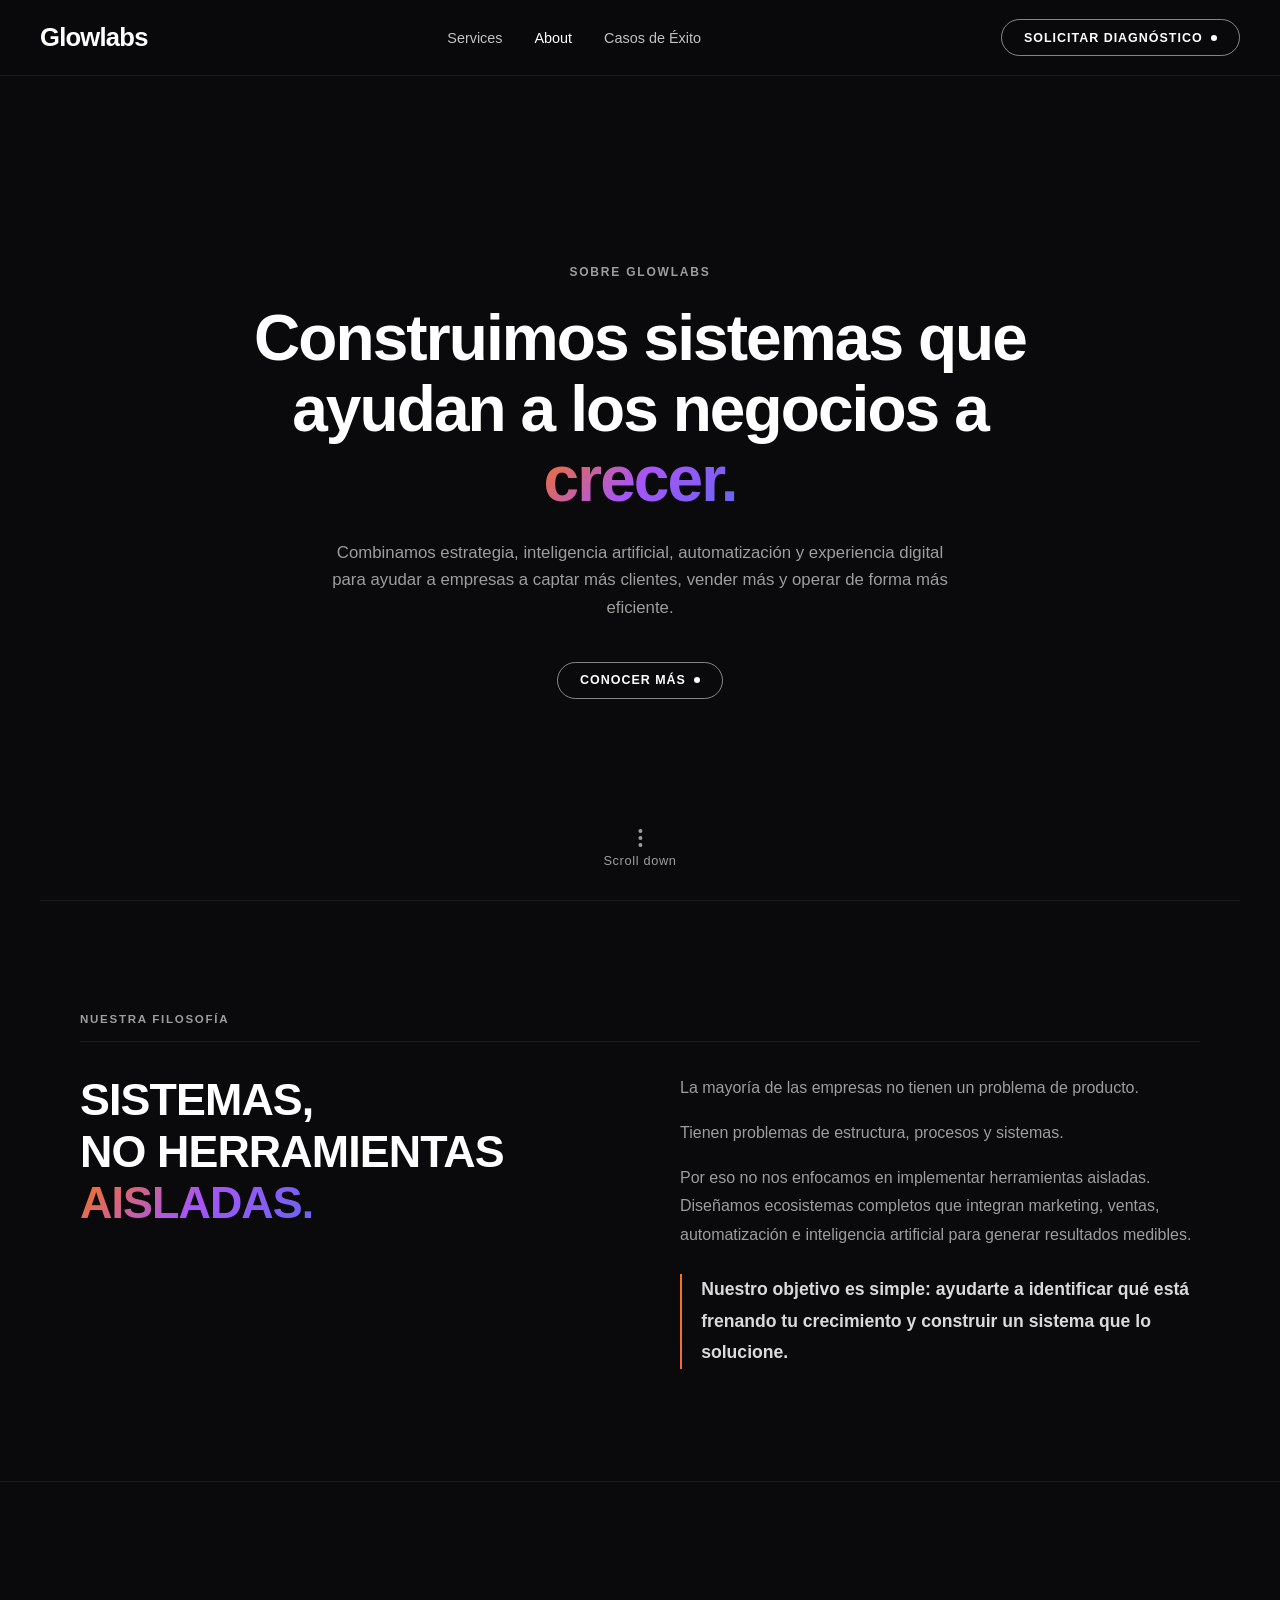
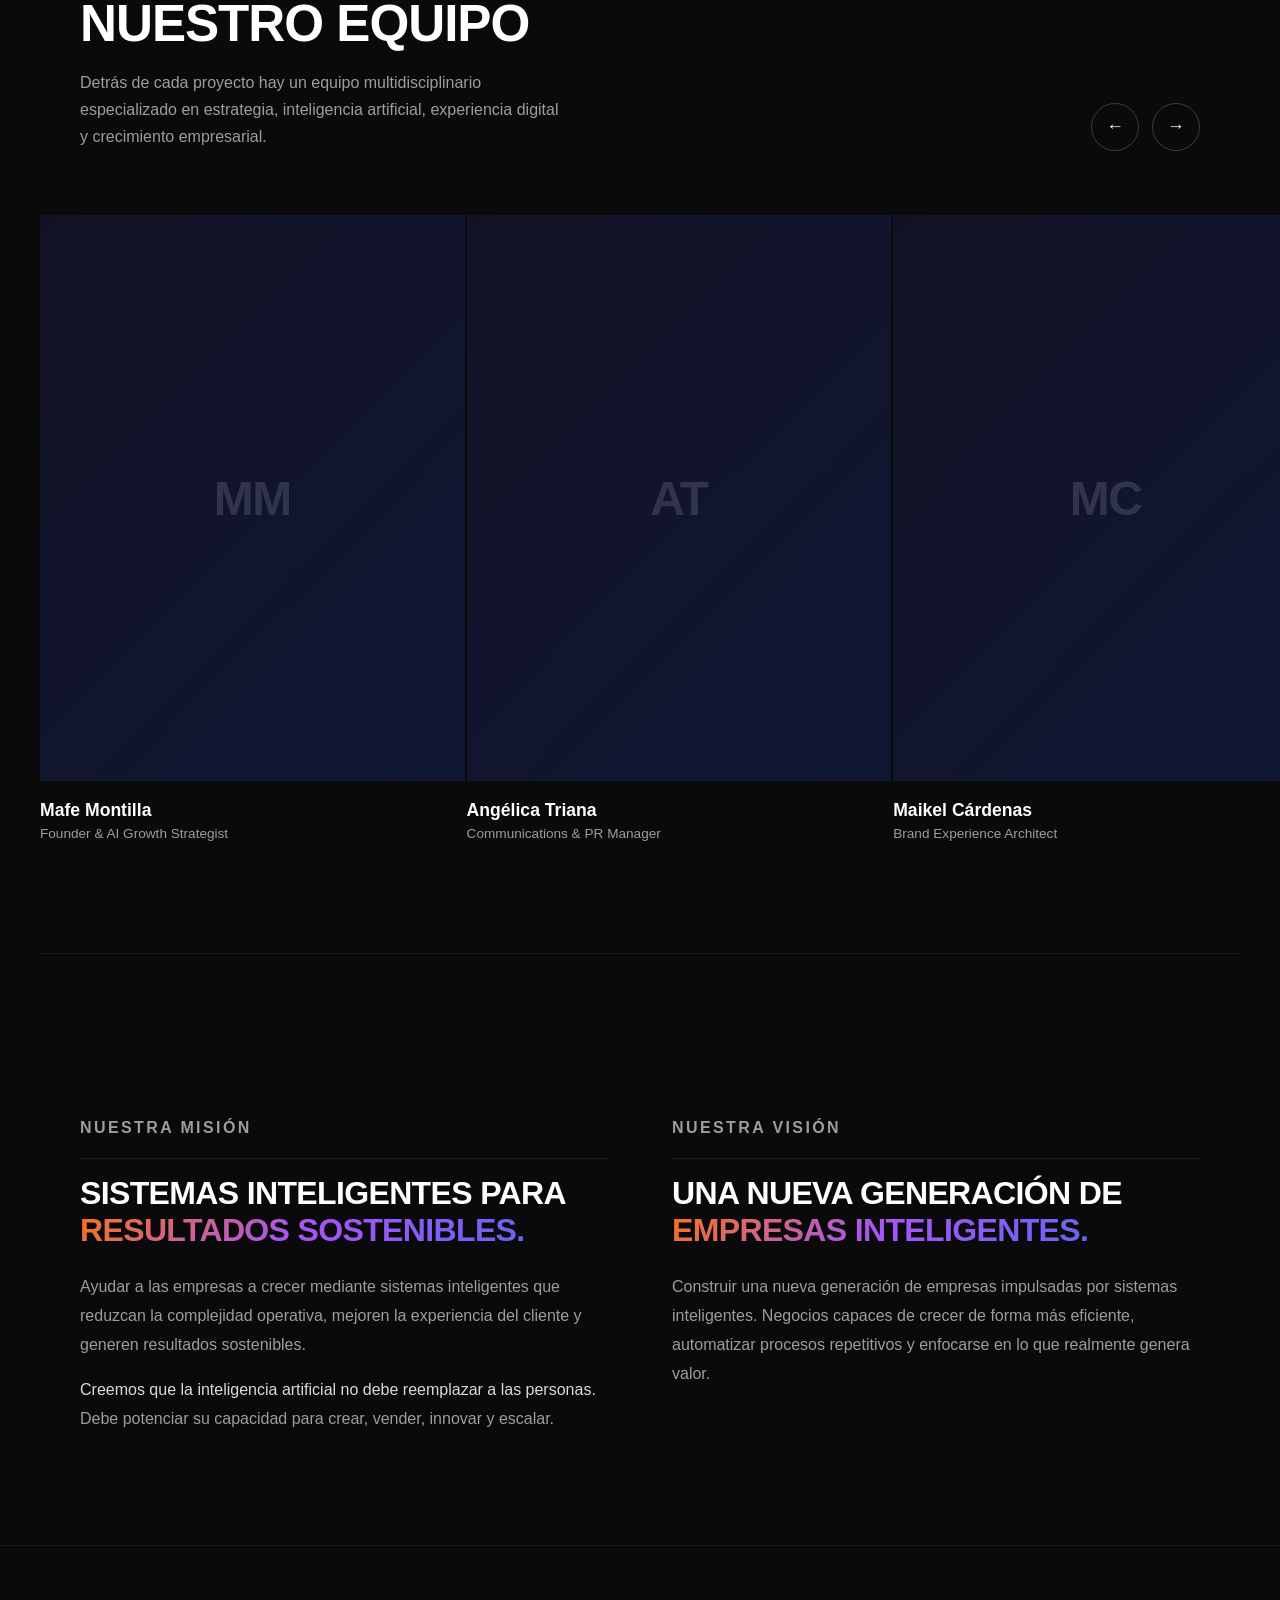
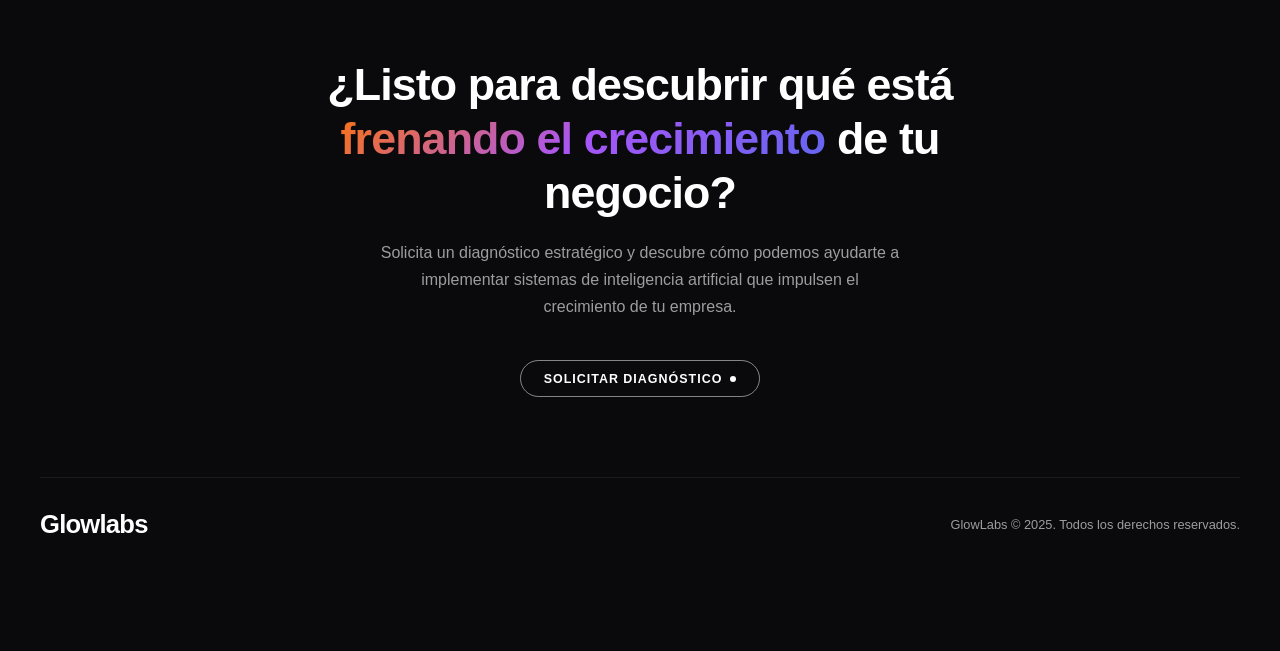
==== about/index.html @ bc5c4683 "add about page, center services footer, update nav" ====
<!DOCTYPE html>
<html lang="es">
<head>
<meta charset="utf-8"/>
<title>GlowLabs - Sobre Nosotros</title>
<meta name="description" content="Combinamos estrategia, IA y automatización para ayudar a empresas a captar más clientes, vender más y operar mejor."/>
<meta content="width=device-width, initial-scale=1" name="viewport"/>
<link href="https://cdn.prod.website-files.com/64bfa5eec3353671101c9bd1/css/adsorb.webflow.shared.58204898c.css" rel="stylesheet" type="text/css"/>
<link href="https://fonts.googleapis.com" rel="preconnect"/>
<link href="https://fonts.gstatic.com" rel="preconnect" crossorigin="anonymous"/>
<script src="https://ajax.googleapis.com/ajax/libs/webfont/1.6.26/webfont.js" type="text/javascript"></script>
<script type="text/javascript">WebFont.load({google:{families:["Sora:100,200,300,regular,500,600,700,800:latin,latin-ext"]}});</script>
<script type="text/javascript">!function(o,c){var n=c.documentElement,t=" w-mod-";n.className+=t+"js",("ontouchstart"in o||o.DocumentTouch&&c instanceof DocumentTouch)&&(n.className+=t+"touch")}(window,document);</script>
<link href="https://cdn.prod.website-files.com/64bfa5eec3353671101c9bd1/64cf5d1c0aef8ef8c7af9673_fav.png" rel="shortcut icon" type="image/x-icon"/>

<style>
*, *::before, *::after { box-sizing: border-box; margin: 0; padding: 0; }

:root {
  --bg: #0a0a0c;
  --text: #ffffff;
  --text-muted: rgba(255,255,255,0.6);
  --purple: #7c3aed;
  --blue: #1a56db;
  --green: #059669;
}

html, body {
  background: var(--bg);
  color: var(--text);
  font-family: 'Sora', sans-serif;
  -webkit-font-smoothing: antialiased;
  scroll-behavior: smooth;
}

#shader-background { display: none !important; }

/* ===== NAV ===== */
.gl-nav {
  position: fixed;
  top: 0; left: 0; right: 0;
  z-index: 1000;
  display: flex;
  align-items: center;
  justify-content: space-between;
  padding: 1.2rem 2.5rem;
  background: rgba(10,10,12,0.85);
  backdrop-filter: blur(12px);
  border-bottom: 1px solid rgba(255,255,255,0.06);
}
.gl-logo {
  font-size: 1.6rem;
  font-weight: 800;
  color: #fff;
  letter-spacing: -0.03em;
  text-decoration: none;
}
.gl-nav-links {
  display: flex;
  align-items: center;
  gap: 2rem;
}
.gl-nav-links a {
  color: rgba(255,255,255,0.75);
  text-decoration: none;
  font-size: 0.9rem;
  font-weight: 500;
  transition: color 0.2s;
}
.gl-nav-links a:hover, .gl-nav-links a.active { color: #fff; }
.gl-btn {
  display: inline-flex;
  align-items: center;
  gap: 0.5rem;
  padding: 0.65rem 1.4rem;
  border: 1.5px solid rgba(255,255,255,0.5);
  border-radius: 9999px;
  color: #fff;
  font-size: 0.78rem;
  font-weight: 600;
  letter-spacing: 0.08em;
  text-transform: uppercase;
  text-decoration: none;
  transition: background 0.2s, border-color 0.2s;
  white-space: nowrap;
}
.gl-btn:hover { background: rgba(255,255,255,0.08); border-color: #fff; }
.gl-btn .dot {
  width: 6px; height: 6px;
  border-radius: 50%;
  background: currentColor;
  flex-shrink: 0;
}

/* ===== HERO ===== */
.gl-hero {
  position: relative;
  min-height: 100vh;
  display: flex;
  flex-direction: column;
  align-items: center;
  justify-content: center;
  text-align: center;
  padding: 8rem 2.5rem 4rem;
  overflow: hidden;
}
.gl-hero-content {
  position: relative;
  z-index: 2;
  max-width: 800px;
}
.gl-eyebrow {
  font-size: 0.75rem;
  font-weight: 600;
  letter-spacing: 0.15em;
  text-transform: uppercase;
  color: var(--text-muted);
  margin-bottom: 1.5rem;
}
.gl-hero h1 {
  font-size: clamp(2.4rem, 5vw, 4rem);
  font-weight: 700;
  line-height: 1.1;
  letter-spacing: -0.03em;
  margin-bottom: 1.5rem;
}
.gl-gradient {
  background: linear-gradient(135deg, #f97316 0%, #a855f7 50%, #6366f1 100%);
  -webkit-background-clip: text;
  -webkit-text-fill-color: transparent;
  background-clip: text;
}
.gl-hero-sub {
  font-size: 1.05rem;
  color: var(--text-muted);
  line-height: 1.65;
  max-width: 620px;
  margin: 0 auto 2.5rem;
}
.gl-hero-dots {
  position: absolute;
  bottom: 0; left: 0; right: 0;
  height: 40%;
  pointer-events: none;
  z-index: 1;
}
.gl-hero-lottie { width: 100%; height: 100%; }
.scroll-down-hint {
  position: absolute;
  bottom: 2rem;
  left: 50%;
  transform: translateX(-50%);
  display: flex;
  flex-direction: column;
  align-items: center;
  gap: 0.4rem;
  color: var(--text-muted);
  font-size: 0.8rem;
  letter-spacing: 0.05em;
  z-index: 2;
}
.scroll-dots { display: flex; flex-direction: column; gap: 3px; align-items: center; }
.scroll-dots span {
  display: block;
  width: 4px; height: 4px;
  border-radius: 50%;
  background: var(--text-muted);
  animation: scrollPulse 1.5s ease-in-out infinite;
}
.scroll-dots span:nth-child(2) { animation-delay: 0.2s; }
.scroll-dots span:nth-child(3) { animation-delay: 0.4s; }
@keyframes scrollPulse {
  0%,100%{opacity:.3} 50%{opacity:1}
}

/* ===== SECTION BASE ===== */
.gl-section {
  padding: 7rem 2.5rem;
  max-width: 1200px;
  margin: 0 auto;
  opacity: 0;
  transform: translateY(30px);
  transition: opacity 0.7s ease, transform 0.7s ease;
}
.gl-section.visible {
  opacity: 1;
  transform: translateY(0);
}
.gl-section-label {
  font-size: 0.72rem;
  font-weight: 600;
  letter-spacing: 0.15em;
  text-transform: uppercase;
  color: var(--text-muted);
  margin-bottom: 2rem;
  border-bottom: 1px solid rgba(255,255,255,0.08);
  padding-bottom: 1rem;
}

/* ===== FILOSOFÍA ===== */
.gl-filosofia {
  border-top: 1px solid rgba(255,255,255,0.07);
}
.gl-filosofia-grid {
  display: grid;
  grid-template-columns: 1fr 1fr;
  gap: 5rem;
  align-items: start;
}
.gl-filosofia-left h2 {
  font-size: clamp(2rem, 3.5vw, 3rem);
  font-weight: 700;
  line-height: 1.15;
  letter-spacing: -0.02em;
  margin-bottom: 2rem;
  text-transform: uppercase;
}
.gl-filosofia-right p {
  font-size: 1rem;
  color: var(--text-muted);
  line-height: 1.8;
  margin-bottom: 1rem;
}
.gl-filosofia-right p:last-child { margin-bottom: 0; }
.gl-filosofia-highlight {
  font-size: 1.1rem !important;
  color: rgba(255,255,255,0.85) !important;
  font-weight: 600 !important;
  border-left: 2px solid;
  border-image: linear-gradient(135deg, #f97316, #a855f7) 1;
  padding-left: 1.2rem;
  margin-top: 1.5rem !important;
}

/* ===== TEAM ===== */
.gl-team-section {
  padding: 7rem 0;
  border-top: 1px solid rgba(255,255,255,0.07);
  overflow: hidden;
}
.gl-team-header {
  max-width: 1200px;
  margin: 0 auto;
  padding: 0 2.5rem;
  display: flex;
  align-items: flex-end;
  justify-content: space-between;
  margin-bottom: 4rem;
  opacity: 0;
  transform: translateY(30px);
  transition: opacity 0.7s ease, transform 0.7s ease;
}
.gl-team-header.visible { opacity: 1; transform: translateY(0); }
.gl-team-header-left h2 {
  font-size: clamp(2rem, 4vw, 3.5rem);
  font-weight: 700;
  text-transform: uppercase;
  letter-spacing: -0.02em;
  margin-bottom: 1rem;
}
.gl-team-header-left p {
  font-size: 1rem;
  color: var(--text-muted);
  line-height: 1.7;
  max-width: 480px;
}
.gl-team-nav {
  display: flex;
  gap: 0.8rem;
  flex-shrink: 0;
}
.gl-team-nav button {
  width: 48px; height: 48px;
  border-radius: 50%;
  border: 1.5px solid rgba(255,255,255,0.2);
  background: transparent;
  color: #fff;
  cursor: pointer;
  display: flex;
  align-items: center;
  justify-content: center;
  transition: border-color 0.2s, background 0.2s;
  font-size: 1.1rem;
}
.gl-team-nav button:hover { border-color: #fff; background: rgba(255,255,255,0.08); }

/* Slider */
.gl-team-slider-wrap {
  position: relative;
  width: 100%;
}
.gl-team-slider {
  display: flex;
  gap: 2px;
  transition: transform 0.5s cubic-bezier(0.4,0,0.2,1);
  will-change: transform;
  padding-left: 2.5rem;
}
.gl-team-card {
  flex-shrink: 0;
  width: calc(33.33vw - 2px);
  min-width: 280px;
  max-width: 480px;
}
.gl-team-card-photo {
  width: 100%;
  aspect-ratio: 3/4;
  overflow: hidden;
  position: relative;
  background: #111;
}
/* Blue tint overlay matching adsorb.io style */
.gl-team-card-photo::after {
  content: '';
  position: absolute;
  inset: 0;
  background: rgba(30, 30, 120, 0.35);
  mix-blend-mode: multiply;
  pointer-events: none;
}
.gl-team-card-photo img {
  width: 100%;
  height: 100%;
  object-fit: cover;
  object-position: top center;
  filter: grayscale(20%) contrast(1.05);
  transition: transform 0.5s ease;
}
.gl-team-card:hover .gl-team-card-photo img {
  transform: scale(1.03);
}
/* Placeholder when no photo */
.gl-team-card-photo .gl-photo-placeholder {
  width: 100%;
  height: 100%;
  display: flex;
  align-items: center;
  justify-content: center;
  font-size: 3rem;
  font-weight: 800;
  color: rgba(255,255,255,0.2);
  background: linear-gradient(135deg, #1a1a2e, #16213e);
  letter-spacing: -0.03em;
}
.gl-team-card-info {
  padding: 1.2rem 0 0;
}
.gl-team-card-name {
  font-size: 1.1rem;
  font-weight: 600;
  color: #fff;
  margin-bottom: 0.3rem;
}
.gl-team-card-role {
  font-size: 0.85rem;
  color: var(--text-muted);
}

/* ===== MISIÓN + VISIÓN ===== */
.gl-mv-grid {
  display: grid;
  grid-template-columns: 1fr 1fr;
  gap: 4rem;
  border-top: 1px solid rgba(255,255,255,0.07);
}
.gl-mv-block {
  padding-top: 3rem;
}
.gl-mv-block h3 {
  font-size: clamp(1.6rem, 2.5vw, 2.2rem);
  font-weight: 700;
  text-transform: uppercase;
  letter-spacing: -0.02em;
  margin-bottom: 1.5rem;
}
.gl-mv-block p {
  font-size: 1rem;
  color: var(--text-muted);
  line-height: 1.8;
  margin-bottom: 1rem;
}
.gl-mv-block p:last-child { margin-bottom: 0; }
.gl-mv-block p strong {
  color: rgba(255,255,255,0.85);
  font-weight: 500;
}

/* ===== FOOTER CTA ===== */
.gl-footer-cta {
  border-top: 1px solid rgba(255,255,255,0.07);
  padding: 7rem 2.5rem;
  text-align: center;
}
.gl-footer-cta h2 {
  font-size: clamp(1.8rem, 3.5vw, 3rem);
  font-weight: 700;
  letter-spacing: -0.02em;
  line-height: 1.2;
  max-width: 700px;
  margin: 0 auto 1.2rem;
}
.gl-footer-cta p {
  font-size: 1rem;
  color: var(--text-muted);
  max-width: 520px;
  margin: 0 auto 2.5rem;
  line-height: 1.7;
}
.gl-footer-bottom {
  display: flex;
  align-items: center;
  justify-content: space-between;
  max-width: 1200px;
  margin: 5rem auto 0;
  padding-top: 2rem;
  border-top: 1px solid rgba(255,255,255,0.07);
}
.gl-footer-logo {
  font-size: 1.6rem;
  font-weight: 800;
  color: #fff;
  text-decoration: none;
  letter-spacing: -0.03em;
}
.gl-copyright {
  font-size: 0.8rem;
  color: var(--text-muted);
}

/* Responsive */
@media (max-width: 768px) {
  .gl-filosofia-grid { grid-template-columns: 1fr; gap: 2.5rem; }
  .gl-mv-grid { grid-template-columns: 1fr; gap: 0; }
  .gl-team-header { flex-direction: column; align-items: flex-start; gap: 1.5rem; }
  .gl-team-card { width: 80vw; }
}
</style>
</head>
<body>

<!-- NAV -->
<nav class="gl-nav">
  <a href="/" class="gl-logo">Glowlabs</a>
  <div class="gl-nav-links">
    <a href="/services">Services</a>
    <a href="/about" class="active">About</a>
    <a href="/casos">Casos de Éxito</a>
  </div>
  <a href="https://calendly.com/mariamontillamuelle/30min" class="gl-btn" target="_blank">
    SOLICITAR DIAGNÓSTICO <span class="dot"></span>
  </a>
</nav>

<!-- HERO -->
<section class="gl-hero">
  <div class="gl-hero-content">
    <p class="gl-eyebrow">Sobre GlowLabs</p>
    <h1>Construimos sistemas que ayudan a los negocios a <span class="gl-gradient">crecer.</span></h1>
    <p class="gl-hero-sub">Combinamos estrategia, inteligencia artificial, automatización y experiencia digital para ayudar a empresas a captar más clientes, vender más y operar de forma más eficiente.</p>
    <a href="#filosofia" class="gl-btn">CONOCER MÁS <span class="dot"></span></a>
  </div>
  <div class="gl-hero-dots">
    <div class="gl-hero-lottie"
      data-animation-type="lottie"
      data-src="https://cdn.prod.website-files.com/64bfa5eec3353671101c9bd1/64f885c762524263f8706468_adsorb_graphic_element_safari.json"
      data-loop="1" data-autoplay="1" data-renderer="svg">
    </div>
  </div>
  <div class="scroll-down-hint">
    <div class="scroll-dots"><span></span><span></span><span></span></div>
    Scroll down
  </div>
</section>

<!-- FILOSOFÍA -->
<section id="filosofia" class="gl-section gl-filosofia">
  <p class="gl-section-label">Nuestra Filosofía</p>
  <div class="gl-filosofia-grid">
    <div class="gl-filosofia-left">
      <h2>Sistemas,<br>no herramientas<br><span class="gl-gradient">aisladas.</span></h2>
    </div>
    <div class="gl-filosofia-right">
      <p>La mayoría de las empresas no tienen un problema de producto.</p>
      <p>Tienen problemas de estructura, procesos y sistemas.</p>
      <p>Por eso no nos enfocamos en implementar herramientas aisladas. Diseñamos ecosistemas completos que integran marketing, ventas, automatización e inteligencia artificial para generar resultados medibles.</p>
      <p class="gl-filosofia-highlight">Nuestro objetivo es simple: ayudarte a identificar qué está frenando tu crecimiento y construir un sistema que lo solucione.</p>
    </div>
  </div>
</section>

<!-- EQUIPO -->
<section class="gl-team-section">
  <div class="gl-team-header" data-reveal>
    <div class="gl-team-header-left">
      <h2>Nuestro Equipo</h2>
      <p>Detrás de cada proyecto hay un equipo multidisciplinario especializado en estrategia, inteligencia artificial, experiencia digital y crecimiento empresarial.</p>
    </div>
    <div class="gl-team-nav">
      <button id="prev-btn" aria-label="Anterior">&#8592;</button>
      <button id="next-btn" aria-label="Siguiente">&#8594;</button>
    </div>
  </div>

  <div class="gl-team-slider-wrap">
    <div class="gl-team-slider" id="teamSlider">

      <!-- Mafe Montilla -->
      <div class="gl-team-card">
        <div class="gl-team-card-photo">
          <img src="/about/img/mafe.jpg" alt="Mafe Montilla"
            onerror="this.style.display='none';this.nextElementSibling.style.display='flex'">
          <div class="gl-photo-placeholder" style="display:none">MM</div>
        </div>
        <div class="gl-team-card-info">
          <p class="gl-team-card-name">Mafe Montilla</p>
          <p class="gl-team-card-role">Founder & AI Growth Strategist</p>
        </div>
      </div>

      <!-- Angélica Triana -->
      <div class="gl-team-card">
        <div class="gl-team-card-photo">
          <img src="/about/img/angelica.jpg" alt="Angélica Triana"
            onerror="this.style.display='none';this.nextElementSibling.style.display='flex'">
          <div class="gl-photo-placeholder" style="display:none">AT</div>
        </div>
        <div class="gl-team-card-info">
          <p class="gl-team-card-name">Angélica Triana</p>
          <p class="gl-team-card-role">Communications & PR Manager</p>
        </div>
      </div>

      <!-- Maikel Cárdenas -->
      <div class="gl-team-card">
        <div class="gl-team-card-photo">
          <img src="/about/img/maikel.jpg" alt="Maikel Cárdenas"
            onerror="this.style.display='none';this.nextElementSibling.style.display='flex'">
          <div class="gl-photo-placeholder" style="display:none">MC</div>
        </div>
        <div class="gl-team-card-info">
          <p class="gl-team-card-name">Maikel Cárdenas</p>
          <p class="gl-team-card-role">Brand Experience Architect</p>
        </div>
      </div>

      <!-- Yenifer Camargo -->
      <div class="gl-team-card">
        <div class="gl-team-card-photo">
          <img src="/about/img/yenifer.jpg" alt="Yenifer Camargo"
            onerror="this.style.display='none';this.nextElementSibling.style.display='flex'">
          <div class="gl-photo-placeholder" style="display:none">YC</div>
        </div>
        <div class="gl-team-card-info">
          <p class="gl-team-card-name">Yenifer Camargo</p>
          <p class="gl-team-card-role">Sales Manager</p>
        </div>
      </div>

      <!-- Daniel Gutiérrez -->
      <div class="gl-team-card">
        <div class="gl-team-card-photo">
          <img src="/about/img/daniel.jpg" alt="Daniel Gutiérrez"
            onerror="this.style.display='none';this.nextElementSibling.style.display='flex'">
          <div class="gl-photo-placeholder" style="display:none">DG</div>
        </div>
        <div class="gl-team-card-info">
          <p class="gl-team-card-name">Daniel Gutiérrez</p>
          <p class="gl-team-card-role">Design Manager</p>
        </div>
      </div>

    </div>
  </div>
</section>

<!-- MISIÓN + VISIÓN -->
<div class="gl-section gl-mv-grid">
  <div class="gl-mv-block">
    <p class="gl-section-label">Nuestra Misión</p>
    <h3>Sistemas inteligentes para<br><span class="gl-gradient">resultados sostenibles.</span></h3>
    <p>Ayudar a las empresas a crecer mediante sistemas inteligentes que reduzcan la complejidad operativa, mejoren la experiencia del cliente y generen resultados sostenibles.</p>
    <p><strong>Creemos que la inteligencia artificial no debe reemplazar a las personas.</strong> Debe potenciar su capacidad para crear, vender, innovar y escalar.</p>
  </div>
  <div class="gl-mv-block">
    <p class="gl-section-label">Nuestra Visión</p>
    <h3>Una nueva generación de<br><span class="gl-gradient">empresas inteligentes.</span></h3>
    <p>Construir una nueva generación de empresas impulsadas por sistemas inteligentes. Negocios capaces de crecer de forma más eficiente, automatizar procesos repetitivos y enfocarse en lo que realmente genera valor.</p>
  </div>
</div>

<!-- FOOTER CTA -->
<footer class="gl-footer-cta">
  <h2>¿Listo para descubrir qué está <span class="gl-gradient">frenando el crecimiento</span> de tu negocio?</h2>
  <p>Solicita un diagnóstico estratégico y descubre cómo podemos ayudarte a implementar sistemas de inteligencia artificial que impulsen el crecimiento de tu empresa.</p>
  <a href="https://calendly.com/mariamontillamuelle/30min" class="gl-btn" target="_blank">
    SOLICITAR DIAGNÓSTICO <span class="dot"></span>
  </a>
  <div class="gl-footer-bottom">
    <a href="/" class="gl-footer-logo">Glowlabs</a>
    <span class="gl-copyright">GlowLabs &copy; 2025. Todos los derechos reservados.</span>
  </div>
</footer>

<!-- Lottie -->
<script src="https://cdn.prod.website-files.com/64bfa5eec3353671101c9bd1/js/adsorb.27415dc4b.js" defer></script>

<script>
// Scroll reveal
const reveals = document.querySelectorAll('.gl-section, [data-reveal]');
const revealObs = new IntersectionObserver(entries => {
  entries.forEach(e => {
    if (e.isIntersecting) { e.target.classList.add('visible'); revealObs.unobserve(e.target); }
  });
}, { threshold: 0.1 });
reveals.forEach(el => revealObs.observe(el));

// Team slider
const slider = document.getElementById('teamSlider');
const cards = slider.querySelectorAll('.gl-team-card');
let current = 0;
const visible = () => window.innerWidth < 768 ? 1 : 3;

function slideTo(idx) {
  const max = cards.length - visible();
  current = Math.max(0, Math.min(idx, max));
  const cardW = cards[0].offsetWidth + 2; // +gap
  slider.style.transform = `translateX(-${current * cardW}px)`;
}

document.getElementById('next-btn').addEventListener('click', () => slideTo(current + 1));
document.getElementById('prev-btn').addEventListener('click', () => slideTo(current - 1));
window.addEventListener('resize', () => slideTo(current));
</script>

</body>
</html>
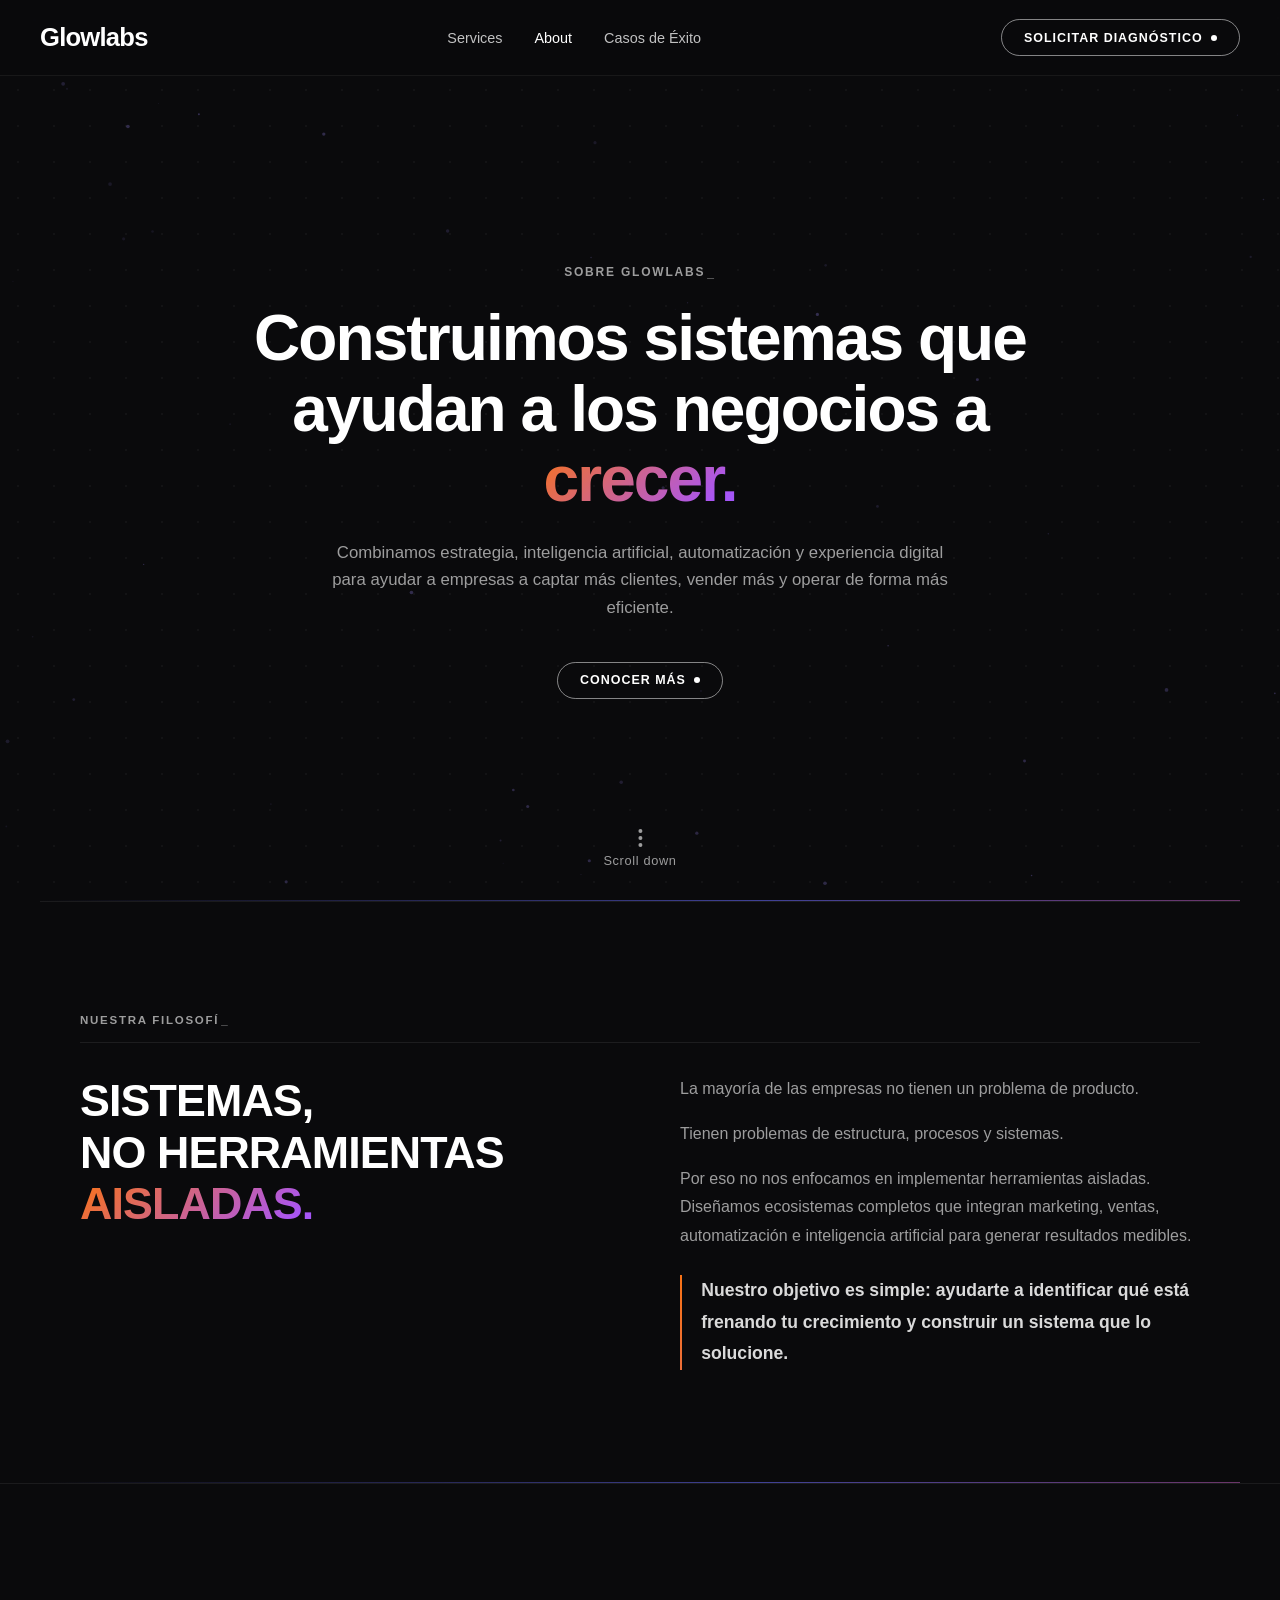
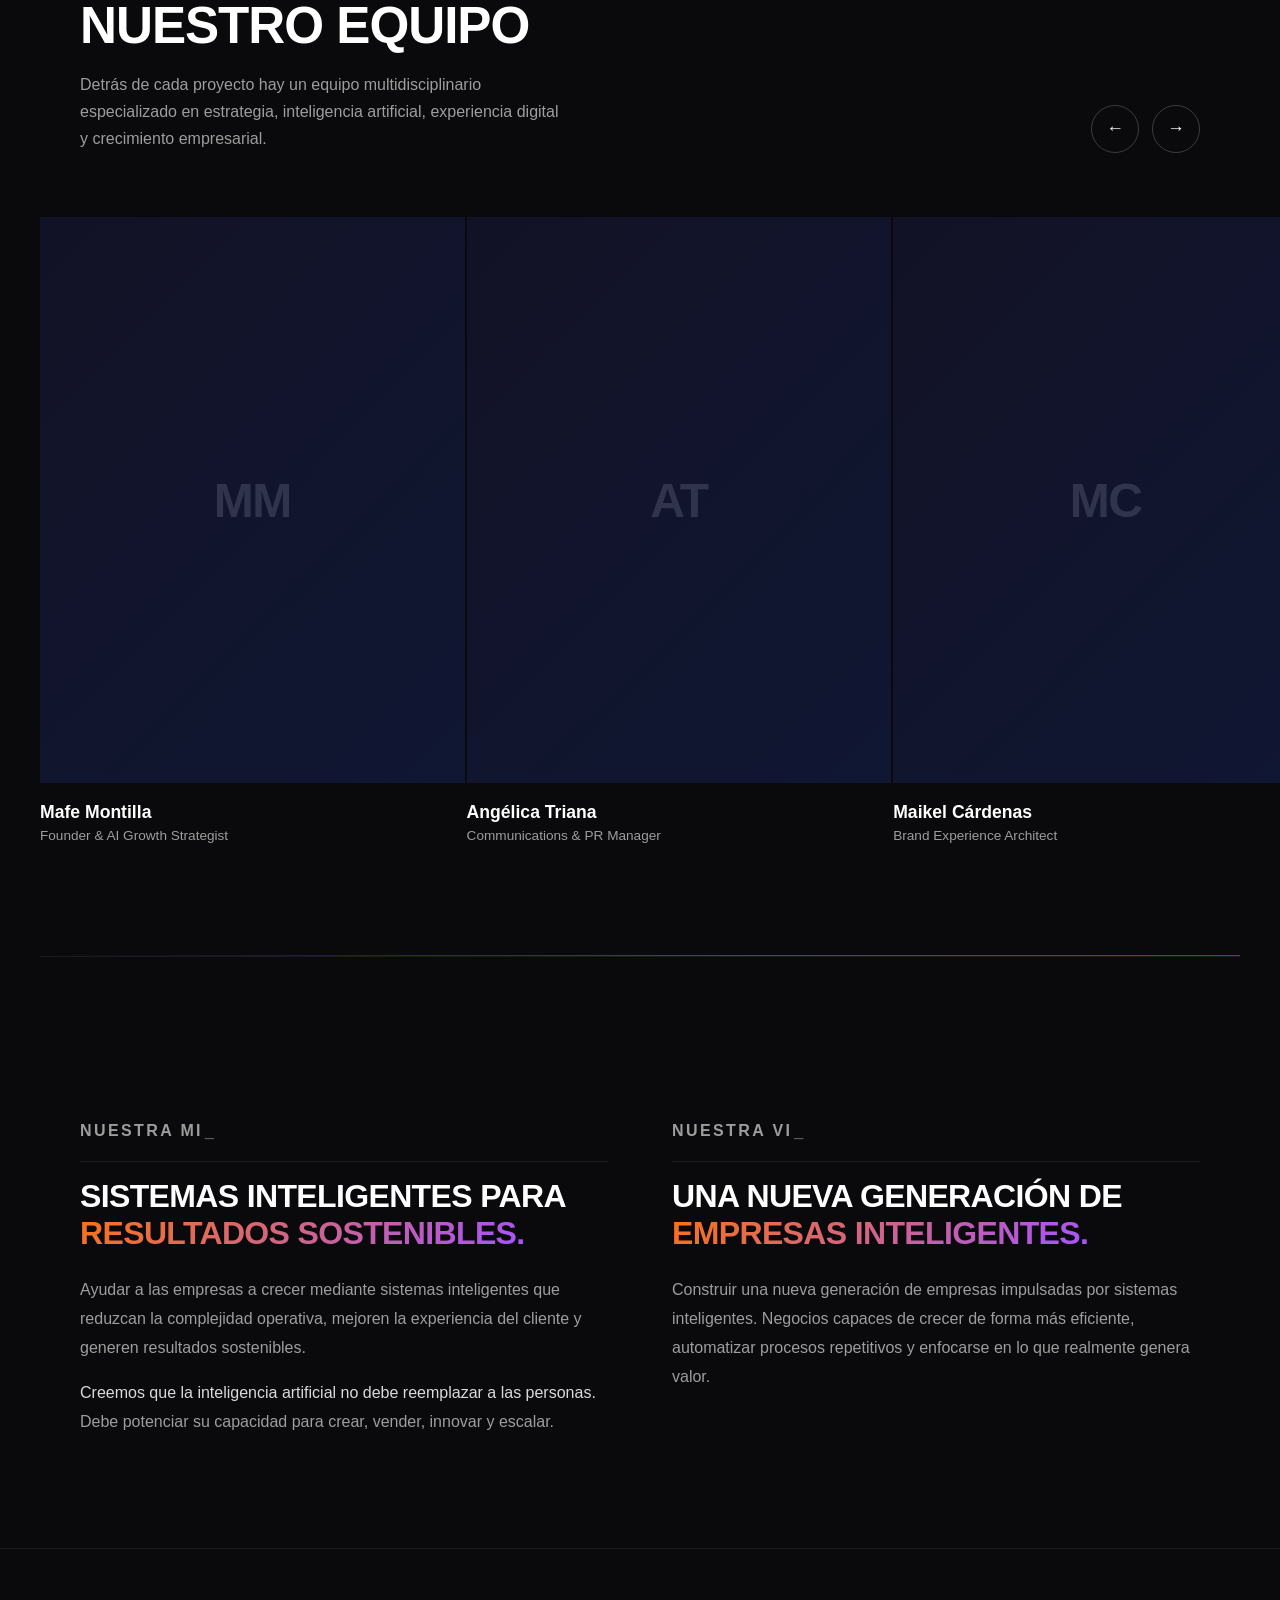
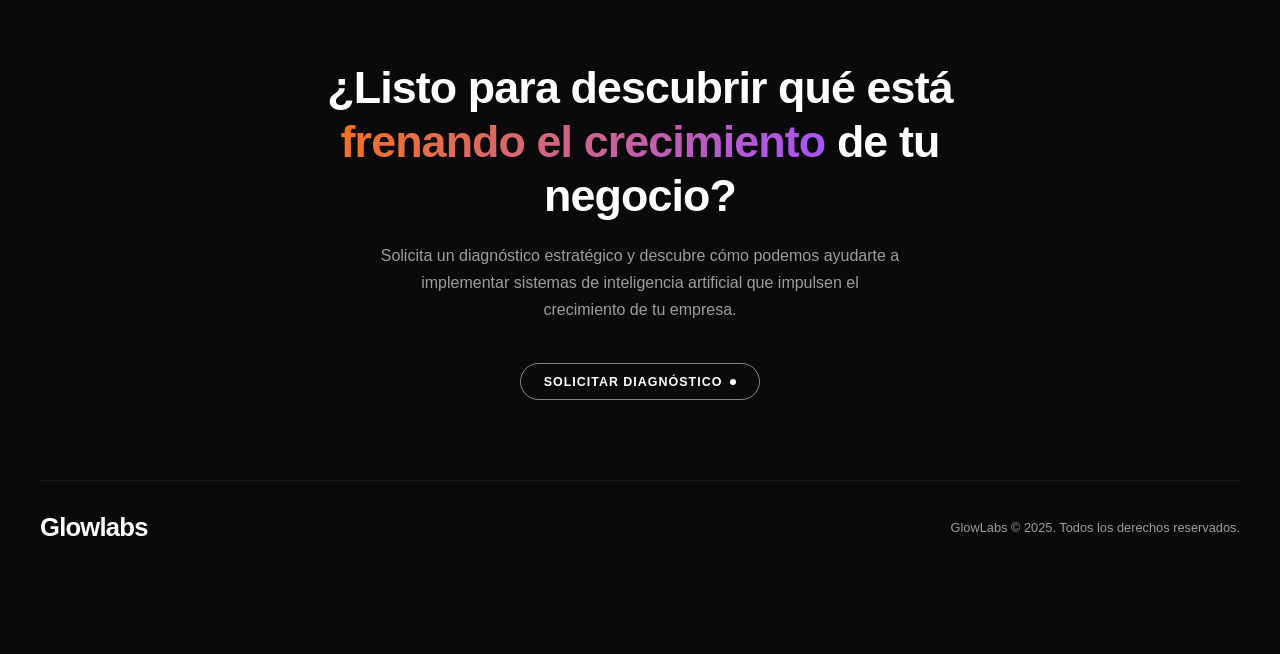
==== commit 157e6229: "Add scroll animations and AI/tech visual feel to all pages" ====
--- a/about/index.html
+++ b/about/index.html
@@ -435,6 +435,7 @@
   .gl-team-card { width: 80vw; }
 }
 </style>
+<link rel="stylesheet" href="/css/animations.css"/>
 </head>
 <body>
 
@@ -453,7 +454,7 @@
 
 <!-- HERO -->
 <section class="gl-hero">
-  <div class="gl-hero-content">
+  <div class="gl-hero-content" data-anim="blur">
     <p class="gl-eyebrow">Sobre GlowLabs</p>
     <h1>Construimos sistemas que ayudan a los negocios a <span class="gl-gradient">crecer.</span></h1>
     <p class="gl-hero-sub">Combinamos estrategia, inteligencia artificial, automatización y experiencia digital para ayudar a empresas a captar más clientes, vender más y operar de forma más eficiente.</p>
@@ -473,9 +474,9 @@
 </section>
 
 <!-- FILOSOFÍA -->
-<section id="filosofia" class="gl-section gl-filosofia">
+<section id="filosofia" class="gl-section gl-filosofia" data-scanline>
   <p class="gl-section-label">Nuestra Filosofía</p>
-  <div class="gl-filosofia-grid">
+  <div class="gl-filosofia-grid" data-anim="up">
     <div class="gl-filosofia-left">
       <h2>Sistemas,<br>no herramientas<br><span class="gl-gradient">aisladas.</span></h2>
     </div>
@@ -489,8 +490,8 @@
 </section>
 
 <!-- EQUIPO -->
-<section class="gl-team-section">
-  <div class="gl-team-header" data-reveal>
+<section class="gl-team-section" data-scanline>
+  <div class="gl-team-header" data-reveal data-anim="up">
     <div class="gl-team-header-left">
       <h2>Nuestro Equipo</h2>
       <p>Detrás de cada proyecto hay un equipo multidisciplinario especializado en estrategia, inteligencia artificial, experiencia digital y crecimiento empresarial.</p>
@@ -574,7 +575,7 @@
 </section>
 
 <!-- MISIÓN + VISIÓN -->
-<div class="gl-section gl-mv-grid">
+<div class="gl-section gl-mv-grid" data-scanline data-stagger>
   <div class="gl-mv-block">
     <p class="gl-section-label">Nuestra Misión</p>
     <h3>Sistemas inteligentes para<br><span class="gl-gradient">resultados sostenibles.</span></h3>
@@ -589,7 +590,7 @@
 </div>
 
 <!-- FOOTER CTA -->
-<footer class="gl-footer-cta">
+<footer class="gl-footer-cta" data-anim="up">
   <h2>¿Listo para descubrir qué está <span class="gl-gradient">frenando el crecimiento</span> de tu negocio?</h2>
   <p>Solicita un diagnóstico estratégico y descubre cómo podemos ayudarte a implementar sistemas de inteligencia artificial que impulsen el crecimiento de tu empresa.</p>
   <a href="https://calendly.com/mariamontillamuelle/30min" class="gl-btn" target="_blank">
@@ -631,6 +632,7 @@
 document.getElementById('prev-btn').addEventListener('click', () => slideTo(current - 1));
 window.addEventListener('resize', () => slideTo(current));
 </script>
+<script src="/js/animations.js"></script>
 
 </body>
 </html>
--- a/css/animations.css
+++ b/css/animations.css
@@ -0,0 +1,163 @@
+/* =====================================================
+   GLOWLABS — SCROLL & TECH ANIMATIONS
+   ===================================================== */
+
+@media (prefers-reduced-motion: reduce) {
+  *, *::before, *::after {
+    animation-duration: 0.01ms !important;
+    transition-duration: 0.01ms !important;
+  }
+}
+
+/* ── Gradient text shimmer ───────────────────────── */
+.gl-gradient,
+.gl-gradient-purple,
+.gl-gradient-blue,
+.gl-gradient-green {
+  background-size: 200% auto !important;
+  animation: glShimmer 5s linear infinite;
+}
+@keyframes glShimmer {
+  0%   { background-position: 0% center; }
+  100% { background-position: -200% center; }
+}
+
+/* ── Dot grid on heroes ──────────────────────────── */
+.gl-hero {
+  background-image: radial-gradient(rgba(255,255,255,0.035) 1px, transparent 1px);
+  background-size: 36px 36px;
+}
+
+/* ── Eyebrow blinking cursor ─────────────────────── */
+.gl-eyebrow::after,
+.gl-section-label::after {
+  content: '_';
+  margin-left: 2px;
+  font-weight: 400;
+  animation: glBlink 1.1s step-end infinite;
+  color: inherit;
+  opacity: 0.6;
+}
+@keyframes glBlink {
+  0%, 100% { opacity: 0.6; }
+  50%       { opacity: 0; }
+}
+
+/* ── Scroll reveal base states ───────────────────── */
+[data-anim] {
+  opacity: 0;
+  transition:
+    opacity  0.75s cubic-bezier(0.16, 1, 0.3, 1),
+    transform 0.75s cubic-bezier(0.16, 1, 0.3, 1),
+    filter   0.75s ease;
+  transition-delay: var(--anim-d, 0s);
+}
+[data-anim="up"]    { transform: translateY(38px); }
+[data-anim="left"]  { transform: translateX(-38px); }
+[data-anim="right"] { transform: translateX(38px); }
+[data-anim="scale"] { transform: scale(0.93); }
+[data-anim="blur"]  { filter: blur(8px); transform: translateY(10px); }
+[data-anim].in {
+  opacity: 1;
+  transform: none;
+  filter: none;
+}
+
+/* ── Stagger groups ──────────────────────────────── */
+[data-stagger] > * {
+  opacity: 0;
+  transform: translateY(28px);
+  transition:
+    opacity  0.6s cubic-bezier(0.16, 1, 0.3, 1),
+    transform 0.6s cubic-bezier(0.16, 1, 0.3, 1);
+  transition-delay: var(--anim-d, 0s);
+}
+[data-stagger].in > * {
+  opacity: 1;
+  transform: none;
+}
+
+/* ── Number counters ─────────────────────────────── */
+[data-count] {
+  display: inline-block;
+  font-variant-numeric: tabular-nums;
+}
+
+/* ── Animated scan divider ───────────────────────── */
+.gl-scan-line {
+  height: 1px;
+  background: linear-gradient(
+    90deg,
+    transparent 0%,
+    rgba(99,102,241,0.6) 30%,
+    rgba(244,63,94,0.6) 70%,
+    transparent 100%
+  );
+  background-size: 200% 100%;
+  animation: glScan 4s linear infinite;
+  max-width: 1200px;
+  margin: 0 auto;
+}
+@keyframes glScan {
+  0%   { background-position: -200% 0; }
+  100% { background-position:  200% 0; }
+}
+
+/* ── Case number glitch ──────────────────────────── */
+.gl-case-number {
+  position: relative;
+}
+[data-anim="left"].in .gl-case-number,
+[data-anim="glitch"].in {
+  animation: glGlitch 0.5s ease forwards;
+}
+@keyframes glGlitch {
+  0%  { opacity:0; transform: translateX(-4px) skew(-2deg); }
+  30% { opacity:1; transform: translateX(3px) skew(1deg); color: #a78bfa; }
+  60% { transform: translateX(-2px); }
+  80% { transform: translateX(1px); }
+  100%{ transform: none; color: inherit; }
+}
+
+/* ── Feature items hover glow ────────────────────── */
+.gl-feature-item {
+  transition: opacity 0.3s ease;
+}
+.gl-feature-item:hover {
+  opacity: 1 !important;
+}
+.gl-feature-item:hover .gl-feature-title {
+  color: #fff;
+}
+
+/* ── Team card hover ─────────────────────────────── */
+.gl-team-card-photo {
+  transition: box-shadow 0.4s ease;
+}
+.gl-team-card:hover .gl-team-card-photo {
+  box-shadow: 0 0 40px rgba(99,102,241,0.3);
+}
+
+/* ── Result bullet highlight ─────────────────────── */
+.gl-results li {
+  position: relative;
+  padding-left: 0;
+  transition: transform 0.2s ease;
+}
+.gl-results li:hover {
+  transform: translateX(4px);
+}
+
+/* ── About filosofia border pulse ────────────────── */
+.gl-filosofia-highlight {
+  position: relative;
+  animation: borderPulse 3s ease-in-out infinite;
+}
+@keyframes borderPulse {
+  0%, 100% { border-color: rgba(169,85,247,0.5); }
+  50%       { border-color: rgba(249,115,22,0.8); }
+}
+
+/* ── Hero content z-index fix ────────────────────── */
+.gl-hero-content { position: relative; z-index: 3; }
+.gl-hero-dots    { z-index: 2; }
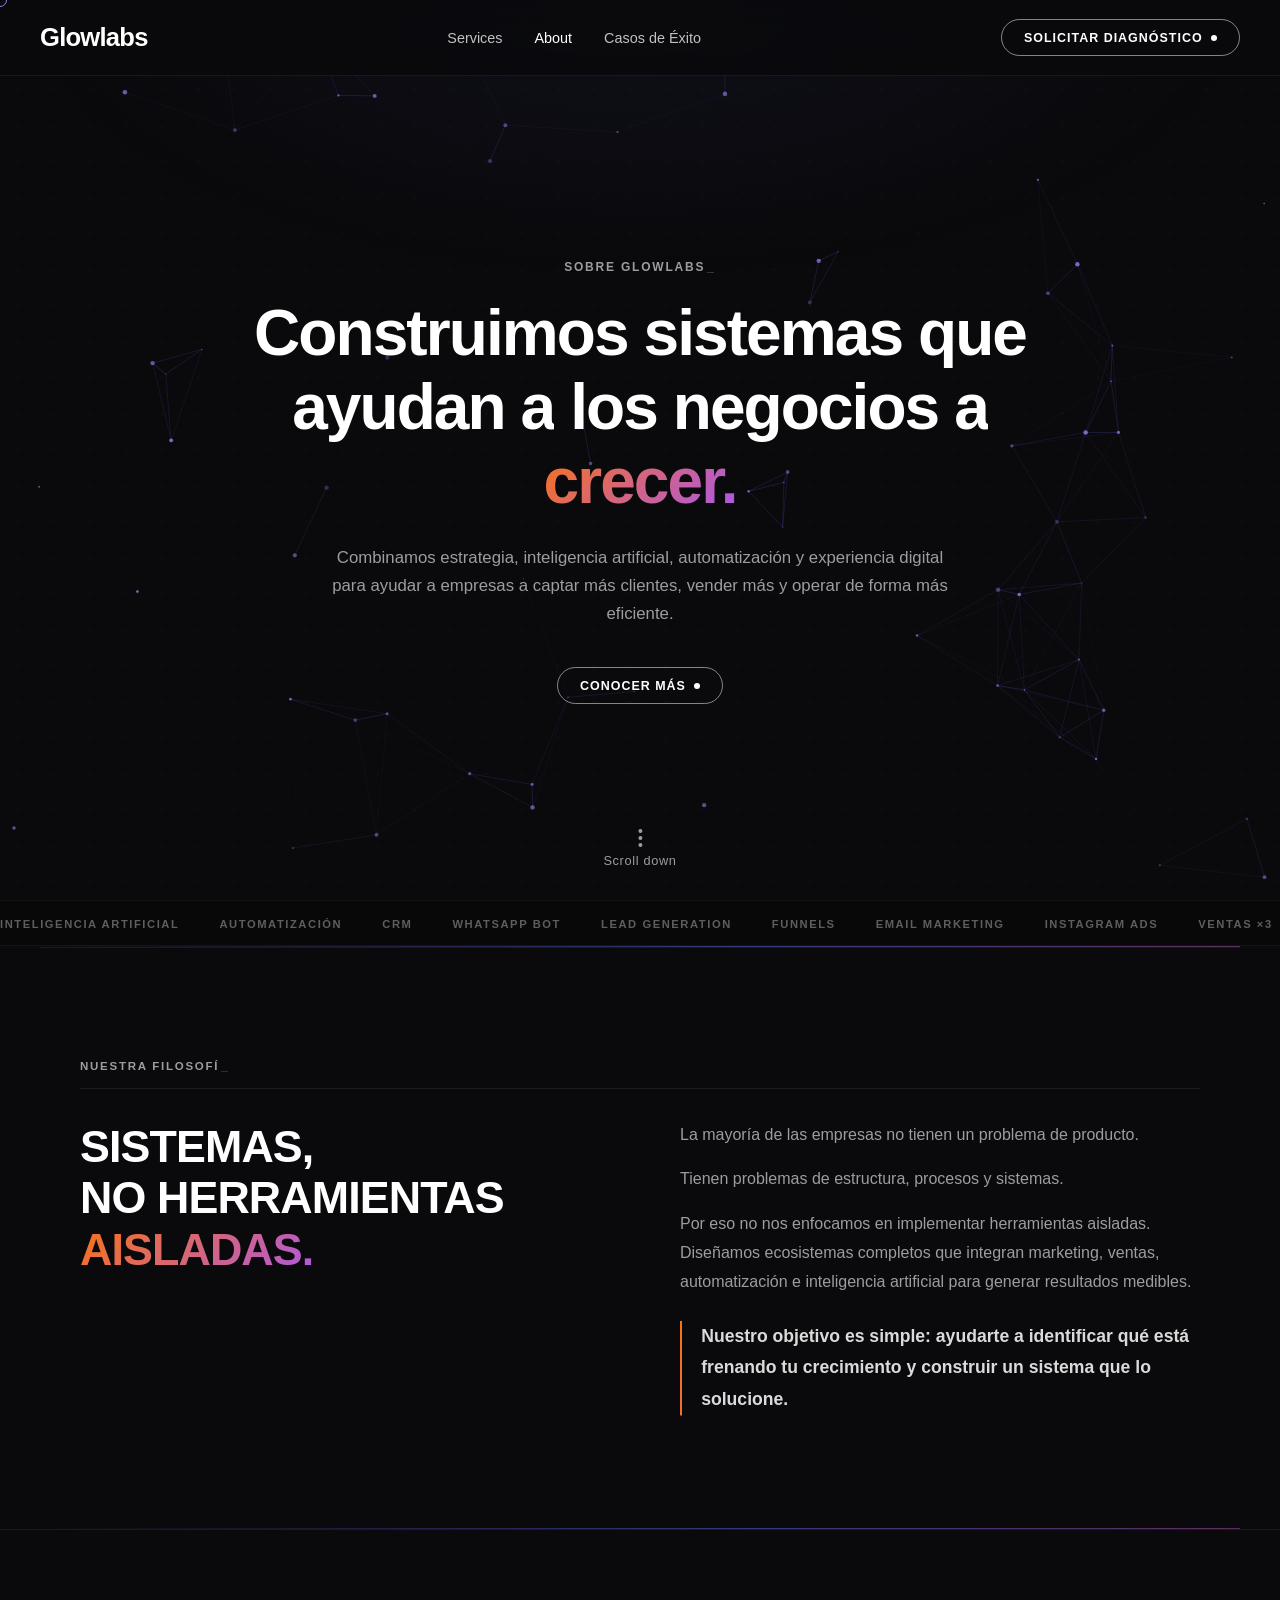
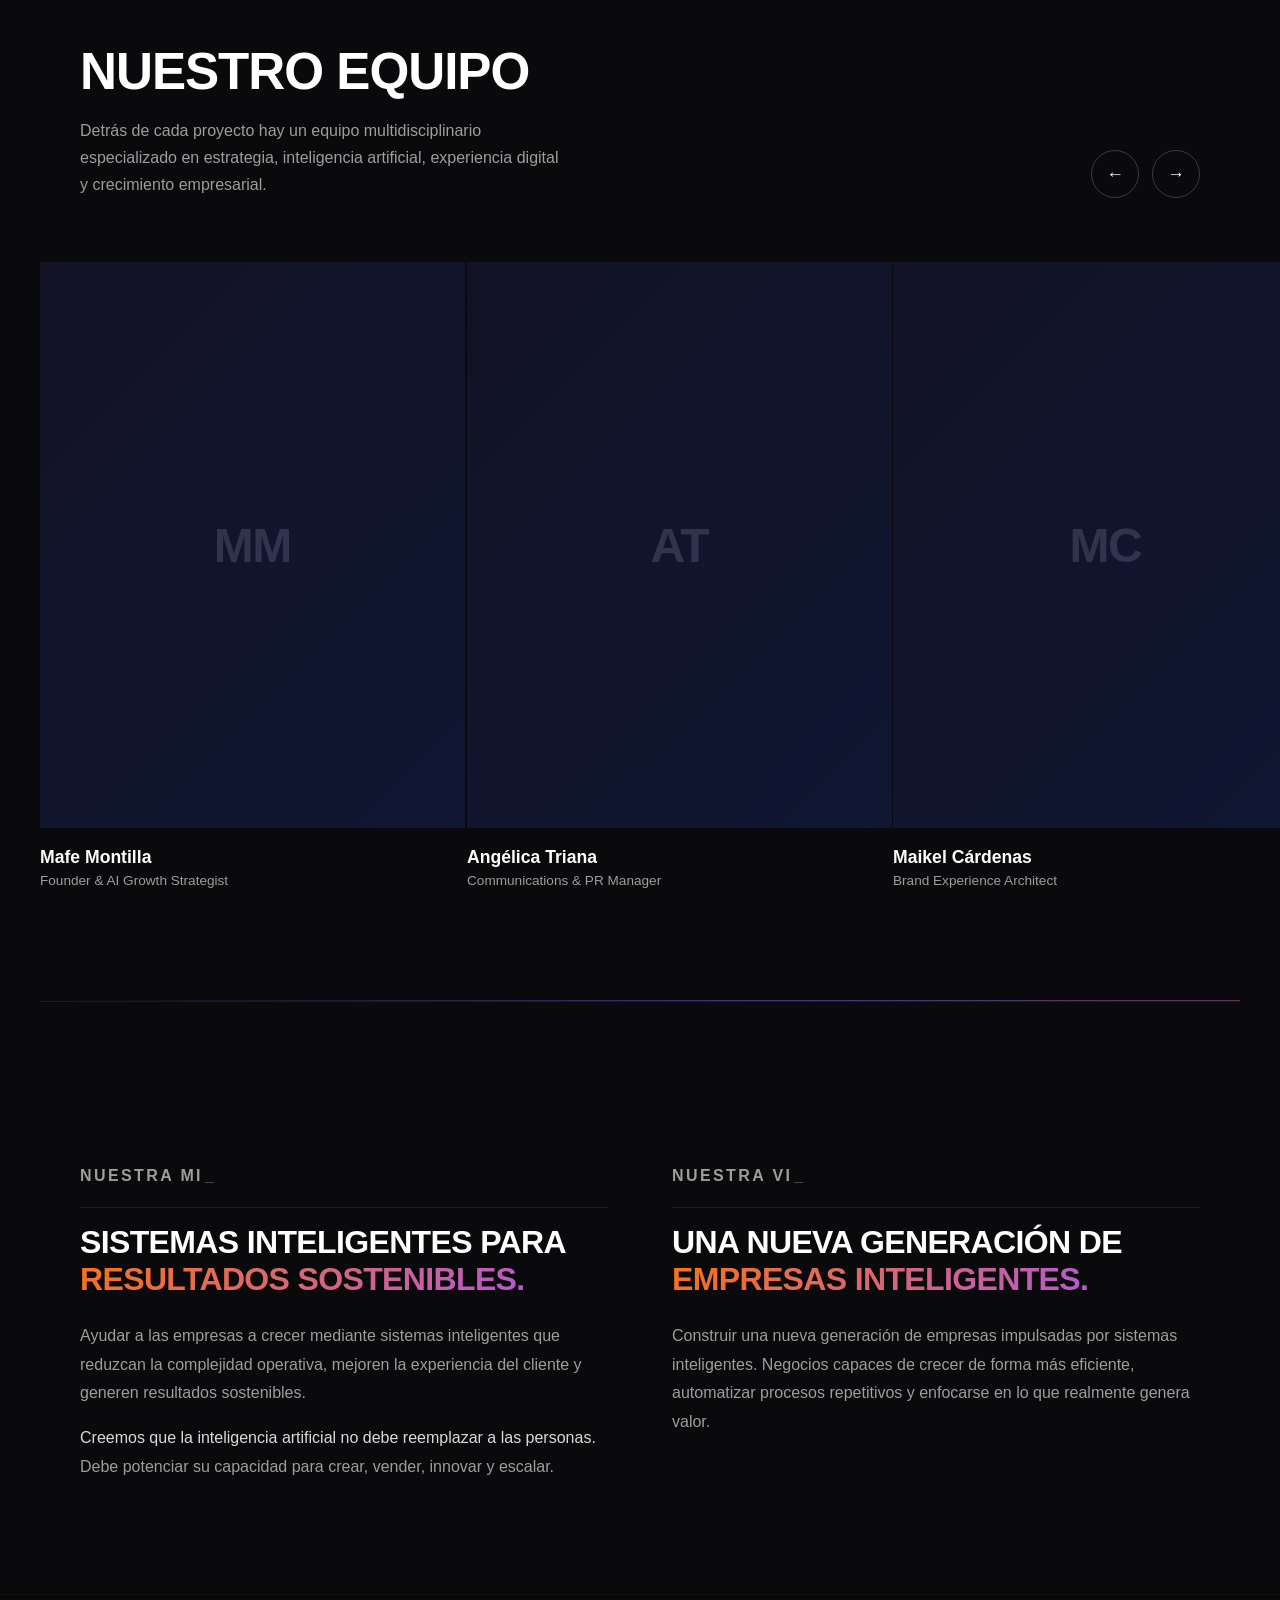
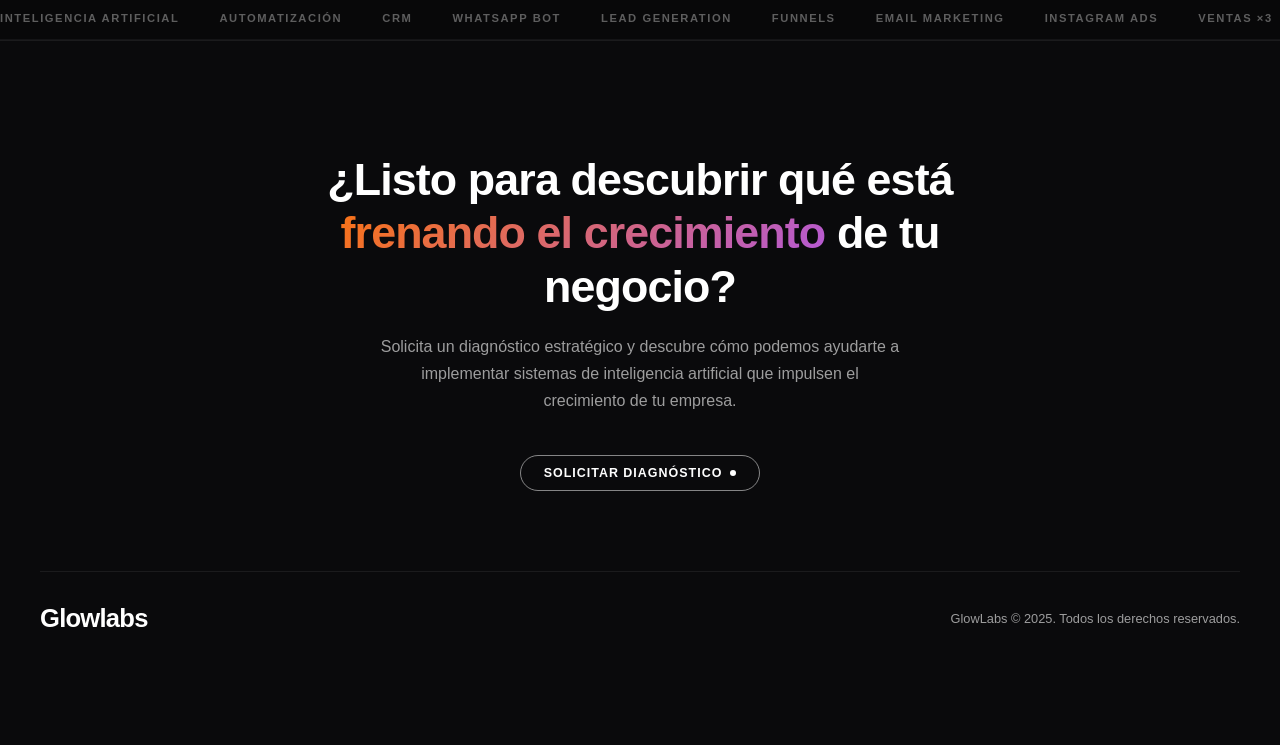
==== commit 54ee593f: "Fix word-split bug, add scroll parallax, ticker, homepage animations" ====
--- a/about/index.html
+++ b/about/index.html
@@ -473,6 +473,9 @@
   </div>
 </section>
 
+<!-- TICKER -->
+<div data-ticker style="padding:0.8rem 0;border-top:1px solid rgba(255,255,255,0.05);border-bottom:1px solid rgba(255,255,255,0.05);background:rgba(0,0,0,0.2);"></div>
+
 <!-- FILOSOFÍA -->
 <section id="filosofia" class="gl-section gl-filosofia" data-scanline>
   <p class="gl-section-label">Nuestra Filosofía</p>
@@ -589,6 +592,9 @@
   </div>
 </div>
 
+<!-- TICKER 2 -->
+<div data-ticker style="padding:0.8rem 0;border-top:1px solid rgba(255,255,255,0.05);border-bottom:1px solid rgba(255,255,255,0.05);background:rgba(0,0,0,0.2);"></div>
+
 <!-- FOOTER CTA -->
 <footer class="gl-footer-cta" data-anim="up">
   <h2>¿Listo para descubrir qué está <span class="gl-gradient">frenando el crecimiento</span> de tu negocio?</h2>
--- a/css/animations.css
+++ b/css/animations.css
@@ -1,5 +1,5 @@
 /* =====================================================
-   GLOWLABS — SCROLL & TECH ANIMATIONS
+   GLOWLABS — WOW ANIMATIONS v2
    ===================================================== */
 
 @media (prefers-reduced-motion: reduce) {
@@ -7,33 +7,81 @@
     animation-duration: 0.01ms !important;
     transition-duration: 0.01ms !important;
   }
-}
-
-/* ── Gradient text shimmer ───────────────────────── */
+  .gl-cursor, .gl-cursor-glow { display: none !important; }
+}
+
+/* ── Custom cursor ─────────────────────────────────── */
+.gl-cursor {
+  position: fixed;
+  top: 0; left: 0;
+  width: 14px; height: 14px;
+  border: 1.5px solid rgba(167,139,250,0.9);
+  border-radius: 50%;
+  transform: translate(-50%,-50%);
+  pointer-events: none;
+  z-index: 99999;
+  transition: width 0.25s ease, height 0.25s ease,
+              border-color 0.25s ease, background 0.25s ease;
+  will-change: transform;
+}
+.gl-cursor.hovering {
+  width: 40px; height: 40px;
+  background: rgba(99,102,241,0.1);
+  border-color: rgba(99,102,241,0.7);
+}
+.gl-cursor.clicking {
+  transform: translate(-50%,-50%) scale(0.7);
+}
+.gl-cursor-trail {
+  position: fixed;
+  top: 0; left: 0;
+  width: 40px; height: 40px;
+  border-radius: 50%;
+  background: radial-gradient(circle, rgba(99,102,241,0.12) 0%, transparent 70%);
+  transform: translate(-50%,-50%);
+  pointer-events: none;
+  z-index: 99998;
+  will-change: transform;
+  transition: width 0.4s, height 0.4s, opacity 0.4s;
+}
+
+/* ── Scroll progress bar ───────────────────────────── */
+.gl-progress-bar {
+  position: fixed;
+  top: 0; left: 0;
+  height: 2px;
+  width: 0%;
+  background: linear-gradient(90deg, #7c3aed, #a78bfa, #f43f5e);
+  z-index: 9999;
+  transition: width 0.1s linear;
+  box-shadow: 0 0 12px rgba(124,58,237,0.6);
+}
+
+/* ── Dot grid on heroes ────────────────────────────── */
+.gl-hero {
+  background-image: radial-gradient(rgba(255,255,255,0.028) 1px, transparent 1px);
+  background-size: 36px 36px;
+  overflow: hidden;
+}
+
+/* ── Gradient text shimmer ─────────────────────────── */
 .gl-gradient,
 .gl-gradient-purple,
 .gl-gradient-blue,
 .gl-gradient-green {
-  background-size: 200% auto !important;
-  animation: glShimmer 5s linear infinite;
+  background-size: 250% auto !important;
+  animation: glShimmer 6s linear infinite;
 }
 @keyframes glShimmer {
   0%   { background-position: 0% center; }
-  100% { background-position: -200% center; }
-}
-
-/* ── Dot grid on heroes ──────────────────────────── */
-.gl-hero {
-  background-image: radial-gradient(rgba(255,255,255,0.035) 1px, transparent 1px);
-  background-size: 36px 36px;
-}
-
-/* ── Eyebrow blinking cursor ─────────────────────── */
+  100% { background-position: -250% center; }
+}
+
+/* ── Eyebrow blinking cursor ───────────────────────── */
 .gl-eyebrow::after,
 .gl-section-label::after {
   content: '_';
   margin-left: 2px;
-  font-weight: 400;
   animation: glBlink 1.1s step-end infinite;
   color: inherit;
   opacity: 0.6;
@@ -43,33 +91,55 @@
   50%       { opacity: 0; }
 }
 
-/* ── Scroll reveal base states ───────────────────── */
+/* ── Word split reveal ─────────────────────────────── */
+.gl-word-outer {
+  display: inline-block;
+  overflow: hidden;
+  vertical-align: bottom;
+  padding-bottom: 0.06em;
+}
+.gl-word-inner {
+  display: inline-block;
+  transform: translateY(110%);
+  transition: transform 0.7s cubic-bezier(0.16, 1, 0.3, 1);
+}
+.gl-word-inner.revealed {
+  transform: translateY(0);
+}
+
+/* ── Scroll reveal base states ─────────────────────── */
 [data-anim] {
   opacity: 0;
   transition:
-    opacity  0.75s cubic-bezier(0.16, 1, 0.3, 1),
-    transform 0.75s cubic-bezier(0.16, 1, 0.3, 1),
-    filter   0.75s ease;
+    opacity  0.8s cubic-bezier(0.16, 1, 0.3, 1),
+    transform 0.8s cubic-bezier(0.16, 1, 0.3, 1),
+    filter   0.8s ease;
   transition-delay: var(--anim-d, 0s);
 }
-[data-anim="up"]    { transform: translateY(38px); }
-[data-anim="left"]  { transform: translateX(-38px); }
-[data-anim="right"] { transform: translateX(38px); }
-[data-anim="scale"] { transform: scale(0.93); }
-[data-anim="blur"]  { filter: blur(8px); transform: translateY(10px); }
-[data-anim].in {
+[data-anim="up"]    { transform: translateY(44px); }
+[data-anim="left"]  { transform: translateX(-44px); }
+[data-anim="right"] { transform: translateX(44px); }
+[data-anim="scale"] { transform: scale(0.9); }
+[data-anim="blur"]  { filter: blur(10px) saturate(0); transform: translateY(12px); }
+[data-anim="clip"] {
+  clip-path: inset(0 0 100% 0);
+  opacity: 1 !important;
+  transition: clip-path 0.8s cubic-bezier(0.16, 1, 0.3, 1);
+}
+[data-anim].in, [data-anim="clip"].in {
   opacity: 1;
   transform: none;
   filter: none;
-}
-
-/* ── Stagger groups ──────────────────────────────── */
+  clip-path: inset(0 0 0% 0);
+}
+
+/* ── Stagger groups ────────────────────────────────── */
 [data-stagger] > * {
   opacity: 0;
-  transform: translateY(28px);
+  transform: translateY(32px);
   transition:
-    opacity  0.6s cubic-bezier(0.16, 1, 0.3, 1),
-    transform 0.6s cubic-bezier(0.16, 1, 0.3, 1);
+    opacity  0.65s cubic-bezier(0.16, 1, 0.3, 1),
+    transform 0.65s cubic-bezier(0.16, 1, 0.3, 1);
   transition-delay: var(--anim-d, 0s);
 }
 [data-stagger].in > * {
@@ -77,24 +147,18 @@
   transform: none;
 }
 
-/* ── Number counters ─────────────────────────────── */
-[data-count] {
-  display: inline-block;
-  font-variant-numeric: tabular-nums;
-}
-
-/* ── Animated scan divider ───────────────────────── */
+/* ── Animated scan divider ─────────────────────────── */
 .gl-scan-line {
   height: 1px;
   background: linear-gradient(
     90deg,
     transparent 0%,
-    rgba(99,102,241,0.6) 30%,
-    rgba(244,63,94,0.6) 70%,
+    rgba(99,102,241,0.5) 30%,
+    rgba(244,63,94,0.5) 70%,
     transparent 100%
   );
   background-size: 200% 100%;
-  animation: glScan 4s linear infinite;
+  animation: glScan 5s linear infinite;
   max-width: 1200px;
   margin: 0 auto;
 }
@@ -103,61 +167,142 @@
   100% { background-position:  200% 0; }
 }
 
-/* ── Case number glitch ──────────────────────────── */
-.gl-case-number {
+/* ── 3D card tilt ──────────────────────────────────── */
+.gl-tilt {
+  transform-style: preserve-3d;
+  will-change: transform;
+  transition: transform 0.15s ease, box-shadow 0.3s ease;
+}
+.gl-tilt:hover {
+  box-shadow: 0 24px 60px rgba(0,0,0,0.4), 0 0 30px rgba(99,102,241,0.15);
+}
+
+/* ── Magnetic button ───────────────────────────────── */
+.gl-btn {
+  transition:
+    transform 0.3s cubic-bezier(0.16, 1, 0.3, 1),
+    background 0.3s ease,
+    box-shadow 0.3s ease !important;
   position: relative;
-}
-[data-anim="left"].in .gl-case-number,
-[data-anim="glitch"].in {
-  animation: glGlitch 0.5s ease forwards;
+  overflow: hidden;
+}
+/* Ripple */
+.gl-btn .gl-ripple {
+  position: absolute;
+  border-radius: 50%;
+  background: rgba(255,255,255,0.25);
+  transform: scale(0);
+  animation: glRipple 0.6s linear forwards;
+  pointer-events: none;
+}
+@keyframes glRipple {
+  to { transform: scale(4); opacity: 0; }
+}
+
+/* ── Feature items hover ───────────────────────────── */
+.gl-feature-item {
+  transition: opacity 0.3s ease, transform 0.3s ease, box-shadow 0.3s ease;
+  border-radius: 12px;
+}
+.gl-feature-item:hover {
+  opacity: 1 !important;
+  transform: translateY(-3px);
+  box-shadow: 0 8px 30px rgba(0,0,0,0.3);
+}
+.gl-feature-item:hover .gl-feature-title {
+  color: #fff;
+}
+
+/* ── Team card hover glow ──────────────────────────── */
+.gl-team-card {
+  transition: transform 0.4s ease;
+  cursor: pointer;
+}
+.gl-team-card-photo {
+  transition: box-shadow 0.4s ease;
+}
+.gl-team-card:hover .gl-team-card-photo {
+  box-shadow: 0 0 50px rgba(99,102,241,0.3);
+}
+
+/* ── Case block hover ──────────────────────────────── */
+.gl-case-block {
+  transition: transform 0.3s ease, border-color 0.3s ease !important;
+}
+.gl-case-block:hover {
+  transform: translateX(4px);
+}
+
+/* ── Result bullets ────────────────────────────────── */
+.gl-results li {
+  transition: transform 0.2s ease, opacity 0.2s ease;
+}
+.gl-results li:hover {
+  transform: translateX(6px);
+}
+
+/* ── About filosofia border pulse ──────────────────── */
+.gl-filosofia-highlight {
+  animation: borderPulse 3s ease-in-out infinite;
+}
+@keyframes borderPulse {
+  0%, 100% { border-left-color: rgba(169,85,247,0.5); }
+  50%       { border-left-color: rgba(249,115,22,0.9); }
+}
+
+/* ── Service visual glow on scroll ─────────────────── */
+.gl-service-visual {
+  transition: box-shadow 0.5s ease;
+}
+.gl-service-section.in .gl-service-visual {
+  box-shadow: 0 0 80px rgba(99,102,241,0.12);
+}
+
+/* ── Ambient section glow ──────────────────────────── */
+.gl-ambient {
+  position: fixed;
+  inset: 0;
+  pointer-events: none;
+  z-index: 0;
+  background: radial-gradient(ellipse 60% 40% at 50% 0%, var(--ambient, rgba(99,102,241,0.04)) 0%, transparent 70%);
+  transition: --ambient 1s ease;
+}
+
+/* ── Number counter ────────────────────────────────── */
+[data-count] {
+  display: inline-block;
+  font-variant-numeric: tabular-nums;
+}
+
+/* ── Hero content z-index ──────────────────────────── */
+.gl-hero-content { position: relative; z-index: 3; }
+.gl-hero-dots    { z-index: 2; }
+.gl-hero-bg-glow { z-index: 0; }
+
+/* ── Glow dot on timeline ──────────────────────────── */
+.gl-timeline-dot {
+  animation: dotPulse 2.5s ease-in-out infinite;
+}
+@keyframes dotPulse {
+  0%, 100% { box-shadow: 0 0 0 0 rgba(124,58,237,0); }
+  50%       { box-shadow: 0 0 0 10px rgba(124,58,237,0); }
+}
+.gl-case.in .gl-timeline-dot {
+  animation: dotPulseActive 2.5s ease-in-out infinite;
+}
+@keyframes dotPulseActive {
+  0%, 100% { box-shadow: 0 0 0 0 rgba(124,58,237,0.4); }
+  50%       { box-shadow: 0 0 0 12px rgba(124,58,237,0); }
+}
+
+/* ── Number glitch on case reveal ──────────────────── */
+.gl-case.in .gl-case-number {
+  animation: glGlitch 0.6s 0.1s ease both;
 }
 @keyframes glGlitch {
-  0%  { opacity:0; transform: translateX(-4px) skew(-2deg); }
-  30% { opacity:1; transform: translateX(3px) skew(1deg); color: #a78bfa; }
+  0%  { opacity:0; transform: translateX(-6px) skew(-3deg); color: #a78bfa; }
+  30% { opacity:1; transform: translateX(4px) skew(1deg); }
   60% { transform: translateX(-2px); }
   80% { transform: translateX(1px); }
   100%{ transform: none; color: inherit; }
 }
-
-/* ── Feature items hover glow ────────────────────── */
-.gl-feature-item {
-  transition: opacity 0.3s ease;
-}
-.gl-feature-item:hover {
-  opacity: 1 !important;
-}
-.gl-feature-item:hover .gl-feature-title {
-  color: #fff;
-}
-
-/* ── Team card hover ─────────────────────────────── */
-.gl-team-card-photo {
-  transition: box-shadow 0.4s ease;
-}
-.gl-team-card:hover .gl-team-card-photo {
-  box-shadow: 0 0 40px rgba(99,102,241,0.3);
-}
-
-/* ── Result bullet highlight ─────────────────────── */
-.gl-results li {
-  position: relative;
-  padding-left: 0;
-  transition: transform 0.2s ease;
-}
-.gl-results li:hover {
-  transform: translateX(4px);
-}
-
-/* ── About filosofia border pulse ────────────────── */
-.gl-filosofia-highlight {
-  position: relative;
-  animation: borderPulse 3s ease-in-out infinite;
-}
-@keyframes borderPulse {
-  0%, 100% { border-color: rgba(169,85,247,0.5); }
-  50%       { border-color: rgba(249,115,22,0.8); }
-}
-
-/* ── Hero content z-index fix ────────────────────── */
-.gl-hero-content { position: relative; z-index: 3; }
-.gl-hero-dots    { z-index: 2; }
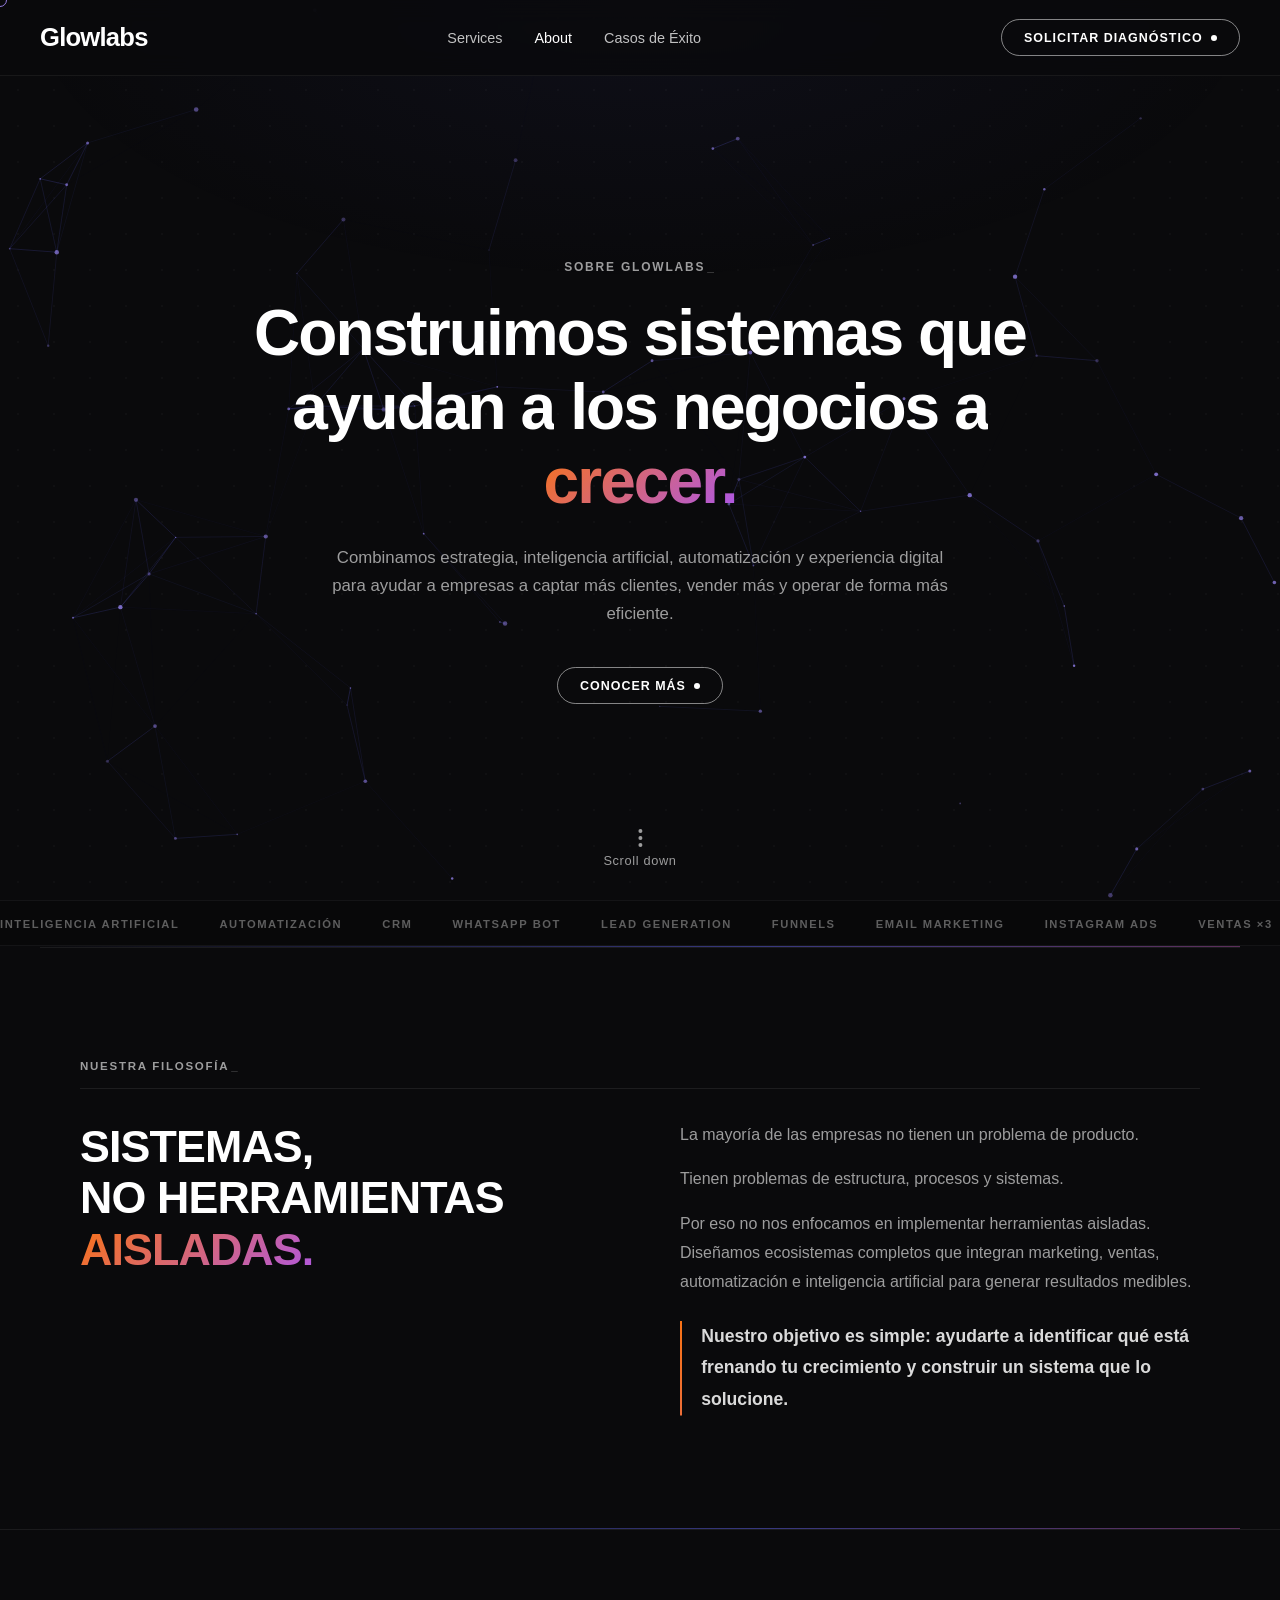
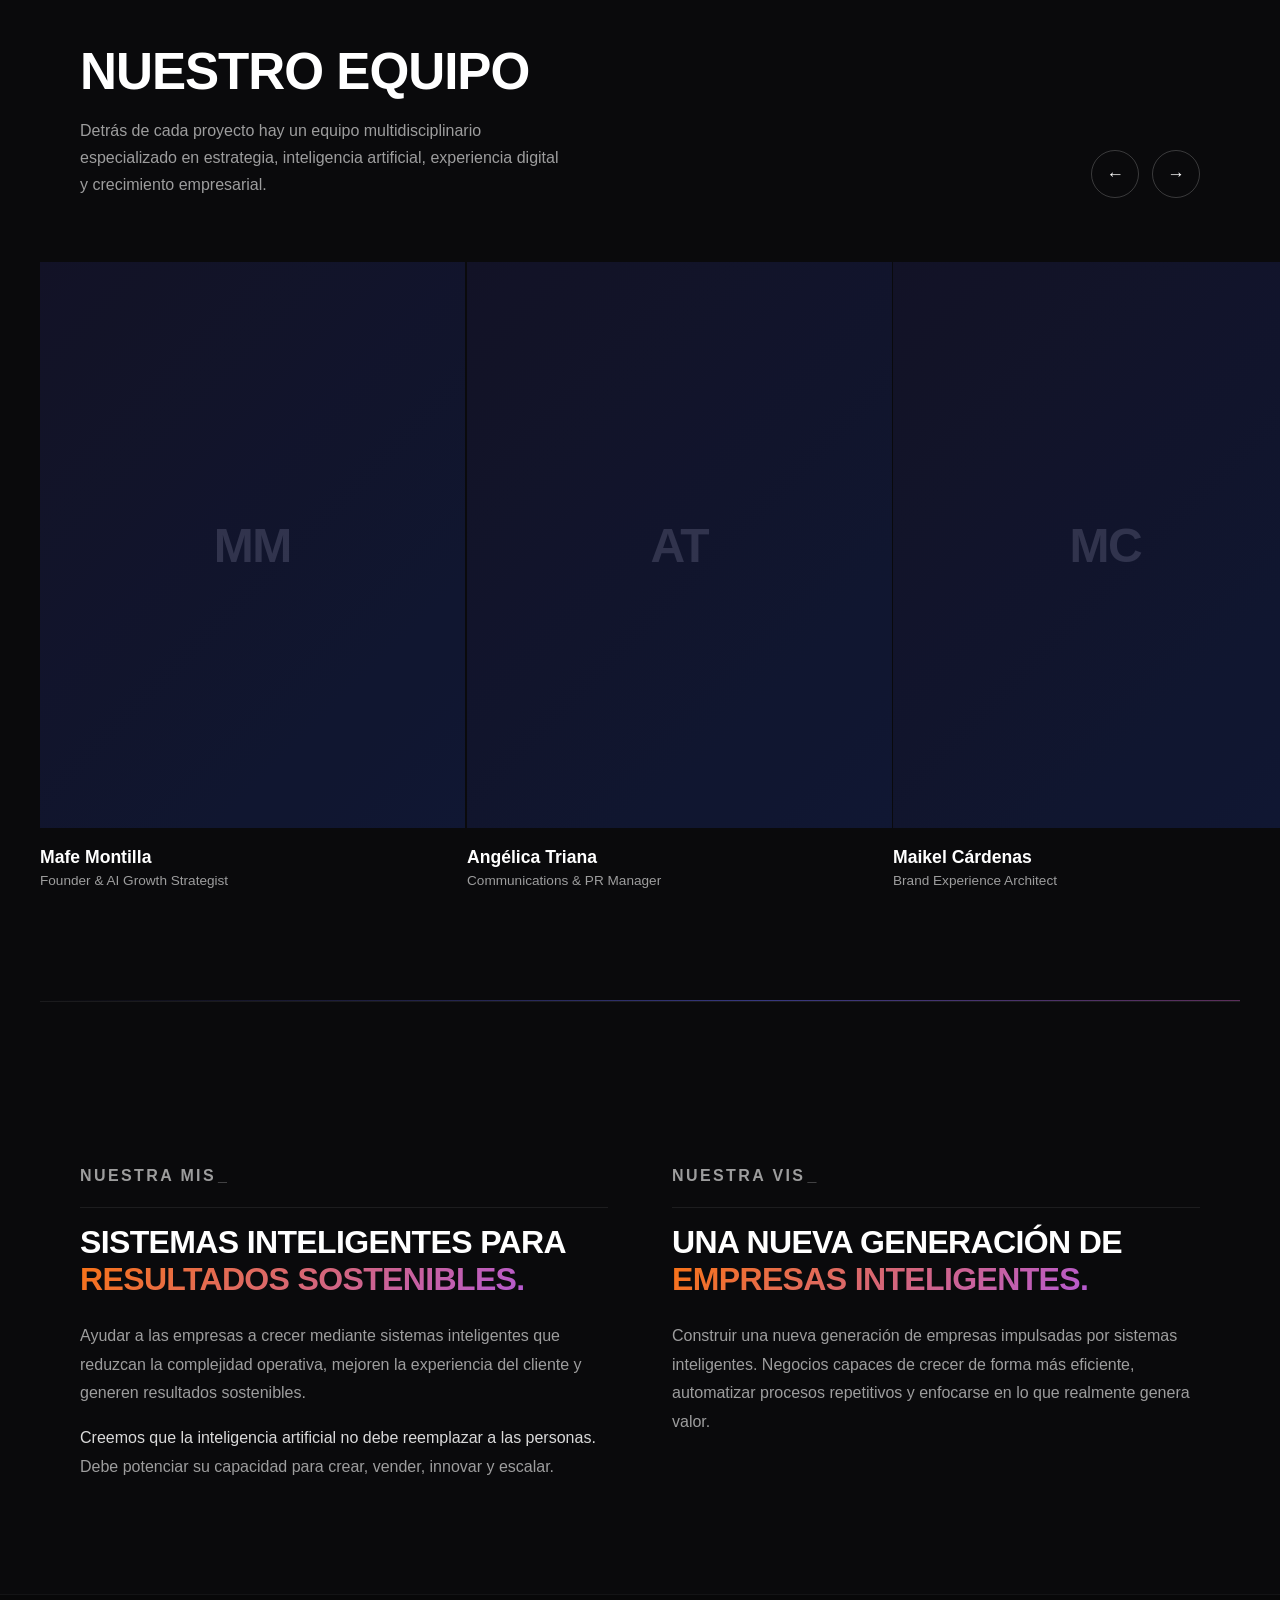
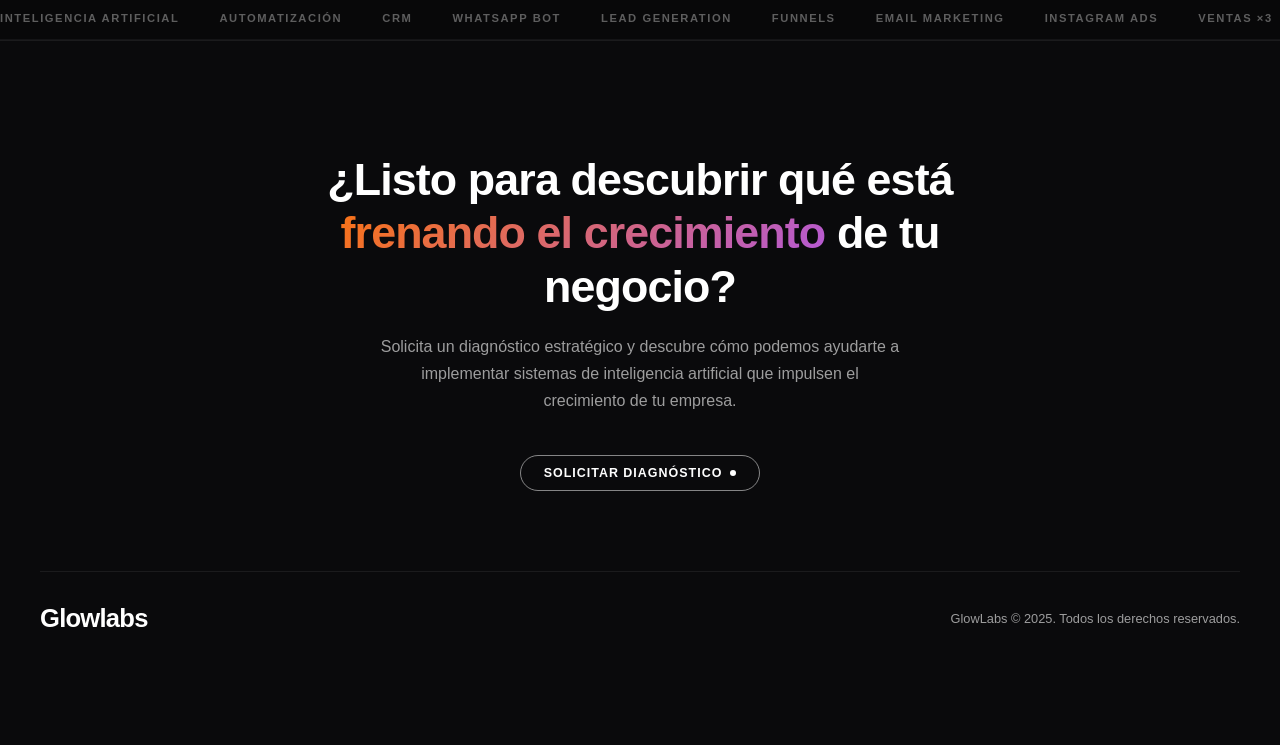
==== commit 82ff7eef: "Mobile fixes: overflow, animations, responsive layout" ====
--- a/about/index.html
+++ b/about/index.html
@@ -434,6 +434,15 @@
   .gl-team-header { flex-direction: column; align-items: flex-start; gap: 1.5rem; }
   .gl-team-card { width: 80vw; }
 }
+@media (max-width: 600px) {
+  .gl-nav-links a:not(.gl-btn) { display: none; }
+  .gl-nav { padding: 1rem 1.2rem; }
+  .gl-hero { padding: 7rem 1.2rem 3rem; }
+  .gl-hero h1 { font-size: clamp(1.9rem, 8vw, 2.8rem); }
+  .gl-section { padding: 4rem 1.2rem; }
+  .gl-filosofia-left h2 { font-size: clamp(1.6rem, 7vw, 2.4rem); }
+  .gl-footer-cta { padding: 4rem 1.5rem; }
+}
 </style>
 <link rel="stylesheet" href="/css/animations.css"/>
 </head>
--- a/css/animations.css
+++ b/css/animations.css
@@ -55,6 +55,15 @@
   z-index: 9999;
   transition: width 0.1s linear;
   box-shadow: 0 0 12px rgba(124,58,237,0.6);
+}
+
+/* ── Prevent translateX overflow on all pages ─────── */
+body { overflow-x: hidden; }
+
+/* ── Homepage hero canvas support ─────────────────── */
+.hero-section {
+  position: relative !important;
+  overflow: hidden !important;
 }
 
 /* ── Dot grid on heroes ────────────────────────────── */
